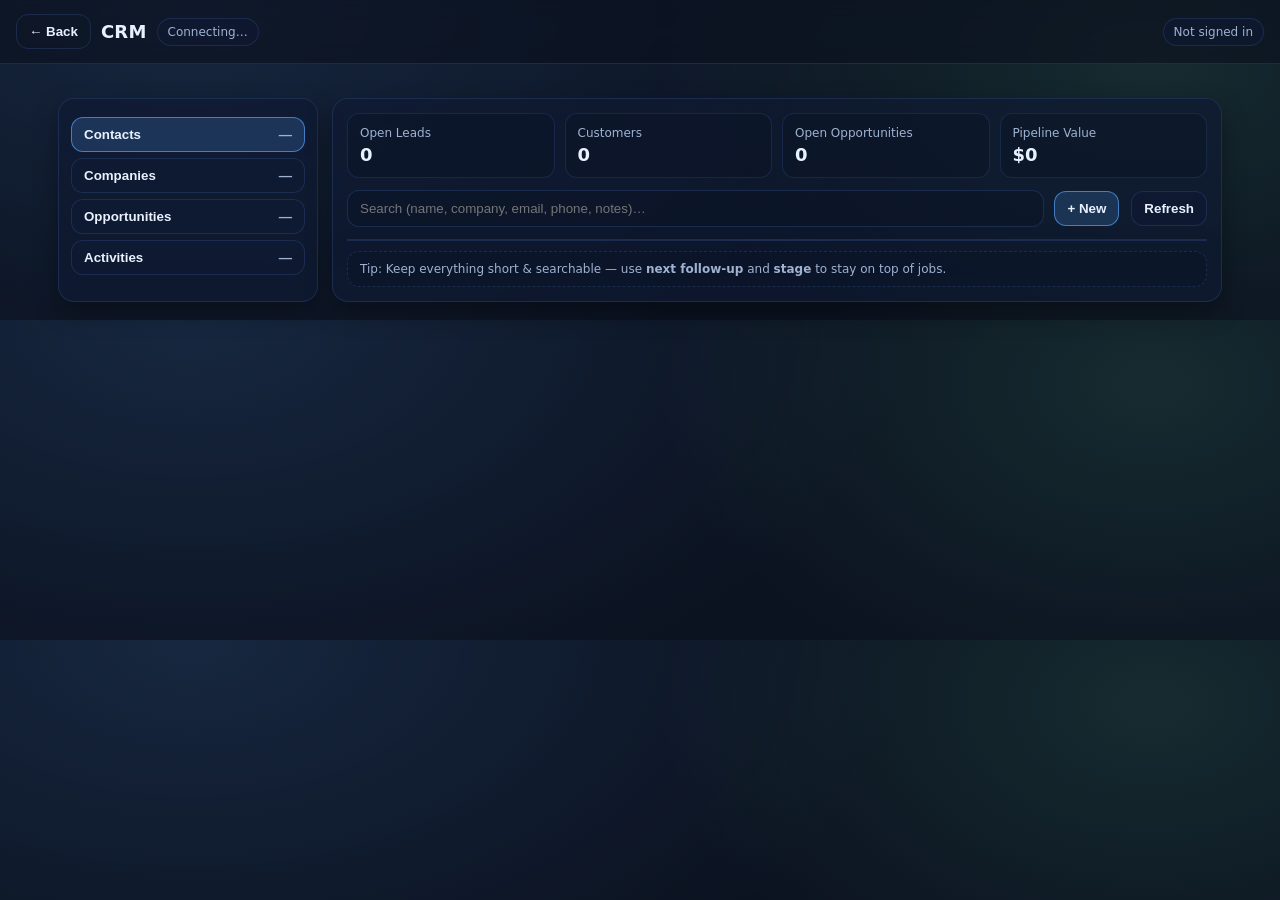
==== pb_public/crm.html @ 83cc9314 "Add new files to pb_public" ====
<!doctype html>
<html lang="en">
<head>
  <meta charset="utf-8"/>
  <meta name="viewport" content="width=device-width,initial-scale=1"/>
  <title>CRM • Precast Manager</title>
  <script src="/vendor/pocketbase.umd.js"></script>
  <style>
    :root{
      --bg:#0b1220;
      --card:#0f1a33;
      --muted:#9fb2d1;
      --text:#e9f1ff;
      --line:#22355f;
      --accent:#5aa7ff;
      --danger:#ff5a7a;
      --warn:#ffbf5a;
      --ok:#66e3a2;
      --shadow: 0 10px 25px rgba(0,0,0,.35);
      --radius: 16px;
      --radius2: 12px;
      --pad: 14px;
      --font: ui-sans-serif, system-ui, -apple-system, Segoe UI, Roboto, Helvetica, Arial;
    }
    *{box-sizing:border-box}
    body{margin:0;background:radial-gradient(1200px 700px at 15% 0%, rgba(90,167,255,.14), transparent 60%),
                  radial-gradient(900px 600px at 90% 20%, rgba(102,227,162,.12), transparent 55%),
                  var(--bg);
         color:var(--text); font-family:var(--font);}
    a{color:inherit}
    .wrap{max-width:1200px;margin:0 auto;padding:18px;}
    header{
      display:flex;align-items:center;justify-content:space-between;gap:12px;
      padding:14px 16px;border-bottom:1px solid rgba(34,53,95,.7);
      background: rgba(11,18,32,.65); backdrop-filter: blur(10px);
      position: sticky; top: 0; z-index: 50;
    }
    .title{display:flex;align-items:center;gap:10px;min-width:0}
    .title h1{font-size:18px;margin:0;letter-spacing:.2px;white-space:nowrap}
    .pill{
      font-size:12px; color: var(--muted);
      border:1px solid rgba(34,53,95,.7);
      background: rgba(15,26,51,.55);
      padding:6px 10px; border-radius:999px;
    }
    .btn{
      border:1px solid rgba(34,53,95,.7);
      background: rgba(15,26,51,.75);
      color:var(--text);
      padding:9px 12px;border-radius:12px;
      cursor:pointer;font-weight:650;
      transition: transform .06s ease, border-color .15s ease, background .15s ease, opacity .15s ease;
      user-select:none;
    }
    .btn:hover{transform: translateY(-1px); border-color: rgba(90,167,255,.65);}
    .btn.primary{background: rgba(90,167,255,.18); border-color: rgba(90,167,255,.65);}
    .btn.danger{background: rgba(255,90,122,.12); border-color: rgba(255,90,122,.45);}
    .btn.ghost{background: transparent;}
    .row{display:flex;gap:12px;flex-wrap:wrap;align-items:center}
    .layout{display:grid;grid-template-columns: 260px minmax(0, 1fr); gap:14px; margin-top:16px;}
    .card{
      background: rgba(15,26,51,.68);
      border:1px solid rgba(34,53,95,.7);
      border-radius: var(--radius);
      box-shadow: var(--shadow);
    }
    .side{padding:12px;}
    .navBtn{width:100%; text-align:left; margin:6px 0; display:flex; justify-content:space-between; align-items:center;}
    .navBtn.active{background: rgba(90,167,255,.18); border-color: rgba(90,167,255,.65);}
    .content{padding:14px; min-width:0;}
    .kpis{display:grid;grid-template-columns: repeat(4, minmax(0, 1fr)); gap:10px; margin-bottom:12px;}
    .kpi{padding:12px;border-radius: var(--radius2); background: rgba(11,18,32,.35); border:1px solid rgba(34,53,95,.6);}
    .kpi .k{font-size:12px;color:var(--muted)}
    .kpi .v{font-size:18px;font-weight:800;margin-top:4px}
    .toolbar{display:flex;gap:10px;flex-wrap:wrap;align-items:center;justify-content:space-between;margin:10px 0 12px;}
    .search{flex:1; min-width:240px; display:flex; gap:8px; align-items:center;}
    input, select, textarea{
      width:100%;
      border:1px solid rgba(34,53,95,.7);
      background: rgba(11,18,32,.35);
      color:var(--text);
      padding:10px 12px;
      border-radius: 12px;
      outline:none;
    }
    textarea{min-height:90px; resize:vertical}
    table{width:100%; border-collapse:collapse; font-size:13px; overflow:hidden;}
    th, td{padding:10px 10px; border-bottom:1px solid rgba(34,53,95,.55); vertical-align:top;}
    th{color:var(--muted); font-weight:800; text-transform:uppercase; letter-spacing:.08em; font-size:11px;}
    tr:hover td{background: rgba(90,167,255,.06);}
    .muted{color:var(--muted)}
    .tag{display:inline-flex;align-items:center;gap:6px;padding:4px 8px;border-radius:999px;font-size:12px;border:1px solid rgba(34,53,95,.65); background: rgba(11,18,32,.25);}
    .tag.ok{border-color: rgba(102,227,162,.55); background: rgba(102,227,162,.10);}
    .tag.warn{border-color: rgba(255,191,90,.55); background: rgba(255,191,90,.10);}
    .tag.danger{border-color: rgba(255,90,122,.55); background: rgba(255,90,122,.10);}
    .note{
      margin-top:10px; padding:10px 12px; border-radius: 12px;
      border:1px dashed rgba(34,53,95,.7); color:var(--muted);
      background: rgba(11,18,32,.25);
      font-size:12px;
    }
    .modal{
      position:fixed; inset:0; display:none; align-items:center; justify-content:center;
      background: rgba(0,0,0,.55); z-index:100;
      padding:18px;
    }
    .modal.open{display:flex;}
    .modalCard{width:min(820px, 96vw); max-height: 92vh; overflow:auto; padding:14px;}
    .modalHeader{display:flex; justify-content:space-between; align-items:center; gap:10px; margin-bottom:10px;}
    .grid{display:grid; grid-template-columns: repeat(12, minmax(0, 1fr)); gap:10px;}
    .col-6{grid-column: span 6;}
    .col-4{grid-column: span 4;}
    .col-8{grid-column: span 8;}
    .col-12{grid-column: span 12;}
    .hr{height:1px;background: rgba(34,53,95,.6); margin:10px 0;}
    @media (max-width: 980px){
      .layout{grid-template-columns: 1fr;}
      .kpis{grid-template-columns: repeat(2, minmax(0, 1fr));}
    }
    @media (max-width: 560px){
      .kpis{grid-template-columns: 1fr;}
      .col-6,.col-4,.col-8{grid-column: span 12;}
    }
  </style>
</head>
<body>
<header>
  <div class="title">
    <button class="btn ghost" id="btnBack" type="button">← Back</button>
    <h1>CRM</h1>
    <span class="pill" id="modePill">Loading…</span>
  </div>
  <div class="row">
    <span class="pill" id="userPill">Not signed in</span>
    <button class="btn" id="btnLogout" type="button" style="display:none">Logout</button>
  </div>
</header>

<div class="wrap">
  <div class="layout">
    <div class="card side">
      <button class="btn navBtn active" data-view="contacts" type="button">Contacts <span class="muted" id="count_contacts">—</span></button>
      <button class="btn navBtn" data-view="companies" type="button">Companies <span class="muted" id="count_companies">—</span></button>
      <button class="btn navBtn" data-view="opps" type="button">Opportunities <span class="muted" id="count_opps">—</span></button>
      <button class="btn navBtn" data-view="activities" type="button">Activities <span class="muted" id="count_activities">—</span></button>

      <div class="note" id="setupNote" style="display:none">
        <b>PocketBase collections not found.</b><br/>
        You're in <b>Local Mode</b> (data stored only in this browser).<br/><br/>
        To enable multi-user CRM, create these PB collections:
        <ul style="margin:8px 0 0 18px;padding:0">
          <li><code>crm_contacts</code></li>
          <li><code>crm_companies</code></li>
          <li><code>crm_opportunities</code></li>
          <li><code>crm_activities</code></li>
        </ul>
      </div>
    </div>

    <div class="card content">
      <div class="kpis">
        <div class="kpi"><div class="k">Open Leads</div><div class="v" id="kpiLeads">0</div></div>
        <div class="kpi"><div class="k">Customers</div><div class="v" id="kpiCustomers">0</div></div>
        <div class="kpi"><div class="k">Open Opportunities</div><div class="v" id="kpiOpps">0</div></div>
        <div class="kpi"><div class="k">Pipeline Value</div><div class="v" id="kpiPipeline">$0</div></div>
      </div>

      <div class="toolbar">
        <div class="search">
          <input id="q" placeholder="Search (name, company, email, phone, notes)…"/>
        </div>
        <div class="row">
          <button class="btn primary" id="btnNew" type="button">+ New</button>
          <button class="btn" id="btnRefresh" type="button">Refresh</button>
        </div>
      </div>

      <div class="card" style="padding:0;border-radius:14px;overflow:hidden">
        <table>
          <thead id="thead"></thead>
          <tbody id="tbody"></tbody>
        </table>
      </div>

      <div class="note" id="helpNote">
        Tip: Keep everything short & searchable — use <b>next follow-up</b> and <b>stage</b> to stay on top of jobs.
      </div>
    </div>
  </div>
</div>

<!-- Editor Modal -->
<div class="modal" id="editor">
  <div class="card modalCard">
    <div class="modalHeader">
      <div style="min-width:0">
        <div class="pill" id="editorKind">—</div>
        <div style="font-size:18px;font-weight:900;margin-top:6px" id="editorTitle">New</div>
      </div>
      <div class="row">
        <button class="btn danger" id="btnDelete" type="button" style="display:none">Delete</button>
        <button class="btn" id="btnClose" type="button">Close</button>
        <button class="btn primary" id="btnSave" type="button">Save</button>
      </div>
    </div>
    <div class="hr"></div>
    <form id="editorForm">
      <div class="grid" id="editorFields"></div>
    </form>
  </div>
</div>

<!-- Login Modal -->
<div class="modal" id="loginModal">
  <div class="card modalCard" style="max-width:520px">
    <div class="modalHeader">
      <div>
        <div class="pill">PocketBase</div>
        <div style="font-size:18px;font-weight:900;margin-top:6px">Sign in</div>
      </div>
    </div>
    <div class="hr"></div>
    <form id="loginForm">
      <div class="grid">
        <div class="col-12"><label class="muted">Email</label><input id="loginEmail" type="email" required></div>
        <div class="col-12"><label class="muted">Password</label><input id="loginPassword" type="password" required></div>
        <div class="col-12"><button class="btn primary" style="width:100%" type="submit">Login</button></div>
        <div class="col-12 muted" id="loginErr" style="display:none"></div>
      </div>
    </form>
  </div>
</div>

<script>
(() => {
  const PB_URL = window.location.origin;
  let pb = null;

  const ENTITIES = {
    contacts:   { col: "crm_contacts",      label: "Contact",      storageKey: "crm_contacts_v2" },
    companies:  { col: "crm_companies",     label: "Company",      storageKey: "crm_companies_v2" },
    opps:       { col: "crm_opportunities", label: "Opportunity",  storageKey: "crm_opps_v2" },
    activities: { col: "crm_activities",    label: "Activity",     storageKey: "crm_acts_v2" },
  };

  // For prettier tables (PB relations return ids; expand is best-effort).
  const EXPANDS = {
    contacts: "company",
    opps: "company,primaryContact",
    activities: "company,contact,opportunity",
  };

  // ---- helpers
  const $ = (id) => document.getElementById(id);
  const escapeHtml = (s) => (s ?? "").toString().replace(/[&<>"']/g, m => ({'&':'&amp;','<':'&lt;','>':'&gt;','"':'&quot;',"'":'&#39;'}[m]));
  const uid = () => (crypto?.randomUUID ? crypto.randomUUID() : ("id_" + Math.random().toString(16).slice(2)));
  const fmtMoney = (n) => Number(n || 0).toLocaleString(undefined, { style:"currency", currency:"USD", maximumFractionDigits:0 });

  function openModal(id){ $(id).classList.add("open"); }
  function closeModal(id){ $(id).classList.remove("open"); }

  function getUserEmail(){
    const u = pb?.authStore?.model;
    return (u && (u.email || u.username)) || "";
  }

  // ---- Storage layer (PB if available, otherwise localStorage)
  // availability[col] = true | false | "denied"
  let availability = {};

  async function checkPBCollection(col){
    // reset availability whenever auth changes (handled in initAuth)
    if(availability[col] !== undefined) return availability[col];
    if(!pb) return (availability[col] = false);

    try{
      await pb.collection(col).getList(1, 1, { fields: "id" });
      availability[col] = true;
    }catch(e){
      const status = e?.status || e?.response?.status;
      // If we get denied, the collection likely exists but rules block access.
      if(status === 401 || status === 403){
        availability[col] = "denied";
      }else{
        availability[col] = false;
      }
    }
    return availability[col];
  }

  function localLoad(key){
    try{ return JSON.parse(localStorage.getItem(key) || "[]"); }catch{ return []; }
  }
  function localSave(key, arr){
    localStorage.setItem(key, JSON.stringify(arr));
  }

  function storeFor(entityKey){
    const ent = ENTITIES[entityKey];
    return {
      async mode(){
        if(!pb) return "local";
        const ok = await checkPBCollection(ent.col);
        if(ok === true) return "pb";
        if(ok === "denied") return "denied";
        return "local";
      },
      async list(){
        const mode = await this.mode();
        if(mode === "pb"){
          const params = { sort: "-created" };
          if(EXPANDS[entityKey]) params.expand = EXPANDS[entityKey];
          const res = await pb.collection(ent.col).getList(1, 200, params);
          return res.items.map(r => ({ ...r, _id: r.id }));
        }
        return localLoad(ent.storageKey);
      },
      async create(data){
        const mode = await this.mode();
        if(mode === "denied") throw new Error("Access denied by PocketBase rules for " + ent.col);
        if(mode === "pb"){
          return await pb.collection(ent.col).create(data);
        }
        const arr = localLoad(ent.storageKey);
        const rec = { _id: uid(), ...data, created: new Date().toISOString() };
        arr.unshift(rec);
        localSave(ent.storageKey, arr);
        return rec;
      },
      async update(id, data){
        const mode = await this.mode();
        if(mode === "denied") throw new Error("Access denied by PocketBase rules for " + ent.col);
        if(mode === "pb"){
          return await pb.collection(ent.col).update(id, data);
        }
        const arr = localLoad(ent.storageKey);
        const i = arr.findIndex(x => x._id === id);
        if(i >= 0){ arr[i] = { ...arr[i], ...data, updated: new Date().toISOString() }; }
        localSave(ent.storageKey, arr);
        return arr[i];
      },
      async remove(id){
        const mode = await this.mode();
        if(mode === "denied") throw new Error("Access denied by PocketBase rules for " + ent.col);
        if(mode === "pb"){
          return await pb.collection(ent.col).delete(id);
        }
        const arr = localLoad(ent.storageKey).filter(x => x._id !== id);
        localSave(ent.storageKey, arr);
        return true;
      }
    };
  }

  // ---- UI schema (MATCHES your PB collections)
  // Types: text, email, number, date, textarea, select, checkbox, relation
  const SCHEMA = {
    contacts: [
      {key:"firstName", label:"First Name", type:"text", span:6, required:true},
      {key:"lastName", label:"Last Name", type:"text", span:6, required:true},
      {key:"company", label:"Company", type:"relation", span:6, relation:"companies"},
      {key:"title", label:"Title", type:"text", span:6},
      {key:"phone", label:"Phone", type:"text", span:6},
      {key:"email", label:"Email", type:"email", span:6},
      {key:"preferredContact", label:"Preferred Contact", type:"select", span:6, options:["Phone","Email","Text"]},
      {key:"status", label:"Status", type:"select", span:6, options:["Active","Prospect","Inactive"]},
      {key:"isPrimary", label:"Primary Contact", type:"checkbox", span:6},
      {key:"tags", label:"Tags", type:"text", span:6, placeholder:"e.g. city, gc, engineer"},
      {key:"notes", label:"Notes", type:"textarea", span:12},
    ],
    companies: [
      {key:"name", label:"Company Name", type:"text", span:8, required:true},
      {key:"type", label:"Type", type:"select", span:4, options:["GC","Municipality","Engineer","Developer","Supplier","Other"]},
      {key:"status", label:"Status", type:"select", span:4, options:["Active","Prospect","Inactive"]},
      {key:"phone", label:"Phone", type:"text", span:4},
      {key:"email", label:"Email", type:"email", span:4},
      {key:"website", label:"Website", type:"text", span:6},
      {key:"address", label:"Address", type:"text", span:6},
      {key:"city", label:"City", type:"text", span:4},
      {key:"state", label:"State", type:"text", span:4},
      {key:"zip", label:"Zip", type:"text", span:4},
      {key:"tags", label:"Tags", type:"text", span:6},
      {key:"notes", label:"Notes", type:"textarea", span:12},
    ],
    opps: [
      {key:"name", label:"Opportunity", type:"text", span:8, required:true},
      {key:"company", label:"Company", type:"relation", span:4, relation:"companies", required:true},
      {key:"primaryContact", label:"Primary Contact", type:"relation", span:4, relation:"contacts"},
      {key:"stage", label:"Stage", type:"select", span:4, options:["Lead","Qualified","Quoted","Negotiation","Won","Lost"]},
      {key:"estimatedValue", label:"Estimated Value", type:"number", span:4},
      {key:"probability", label:"Probability %", type:"number", span:4},
      {key:"bidDate", label:"Bid Date", type:"date", span:4},
      {key:"expectedCloseDate", label:"Expected Close", type:"date", span:4},
      {key:"source", label:"Source", type:"select", span:4, options:["Referral","Website","Cold Call","Repeat","Other"]},
      {key:"relatedProject", label:"Related Project", type:"text", span:4},
      {key:"notes", label:"Notes", type:"textarea", span:12},
    ],
    activities: [
      {key:"date", label:"Date", type:"date", span:4, required:true},
      {key:"type", label:"Type", type:"select", span:4, options:["Call","Email","Meeting","Site Visit","Task","Note"]},
      {key:"status", label:"Status", type:"select", span:4, options:["Planned","Done","Cancelled"]},
      {key:"company", label:"Company", type:"relation", span:6, relation:"companies"},
      {key:"contact", label:"Contact", type:"relation", span:6, relation:"contacts"},
      {key:"opportunity", label:"Opportunity", type:"relation", span:12, relation:"opps"},
      {key:"subject", label:"Subject", type:"text", span:12, required:true},
      {key:"dueDate", label:"Due Date", type:"date", span:6},
      {key:"details", label:"Details", type:"textarea", span:12},
    ],
  };

  function schemaFor(view){ return SCHEMA[view] || []; }

  // ---- lookup cache for relations
  let LOOKUPS = { companies: [], contacts: [], opps: [] };
  let MAPS = { companyName: {}, contactName: {}, oppName: {} };

  function toId(r){ return r? (r._id || r.id) : ""; }

  function displayContact(r){
    const fn = (r?.firstName || "").trim();
    const ln = (r?.lastName || "").trim();
    const name = (fn + " " + ln).trim();
    return name || r?.name || "—";
  }

  async function refreshLookups(){
    // best-effort; if a collection is missing/denied, we keep empty arrays
    try{
      LOOKUPS.companies = await storeFor("companies").list();
    }catch{ LOOKUPS.companies = []; }
    MAPS.companyName = Object.fromEntries(LOOKUPS.companies.map(r => [toId(r), r.name || ""]));

    try{
      LOOKUPS.contacts = await storeFor("contacts").list();
    }catch{ LOOKUPS.contacts = []; }
    MAPS.contactName = Object.fromEntries(LOOKUPS.contacts.map(r => [toId(r), displayContact(r)]));

    try{
      LOOKUPS.opps = await storeFor("opps").list();
    }catch{ LOOKUPS.opps = []; }
    MAPS.oppName = Object.fromEntries(LOOKUPS.opps.map(r => [toId(r), r.name || ""]));
  }

  function relLabel(relationKey, id, expandObj){
    if(expandObj && typeof expandObj === "object"){
      // expand from PB takes precedence
      if(relationKey === "companies") return expandObj.name || "—";
      if(relationKey === "contacts") return displayContact(expandObj);
      if(relationKey === "opps") return expandObj.name || "—";
    }
    if(!id) return "—";
    if(relationKey === "companies") return MAPS.companyName[id] || "—";
    if(relationKey === "contacts") return MAPS.contactName[id] || "—";
    if(relationKey === "opps") return MAPS.oppName[id] || "—";
    return "—";
  }

  function tagClassForStatus(s){
    const x = (s||"").toLowerCase();
    if(["won","active","done"].includes(x)) return "ok";
    if(["lead","qualified","quoted","negotiation","prospect","planned"].includes(x)) return "warn";
    if(["lost","inactive","cancelled"].includes(x)) return "danger";
    return "";
  }

  function matchesQuery(row, q){
    if(!q) return true;
    const hay = JSON.stringify(row||{}).toLowerCase();
    return hay.includes(q.toLowerCase());
  }

  // ---- View state
  let currentView = "contacts";
  let currentRows = [];
  let editingId = null;
  let currentColCount = 6;

  function setActiveNav(view){
    currentView = view;
    document.querySelectorAll(".navBtn").forEach(b => b.classList.toggle("active", b.dataset.view === view));
    render();
  }

  function buildThead(){
    const cols = ({
      contacts: ["Name","Company","Email","Phone","Status","Preferred"],
      companies: ["Company","Type","Status","Phone","City/State","Tags"],
      opps: ["Opportunity","Company","Stage","Est Value","Bid","Close","Prob"],
      activities: ["Date","Type","Subject","Company","Contact","Status"],
    })[currentView] || [];

    currentColCount = cols.length || 6;
    return "<tr>" + cols.map(c=>`<th>${escapeHtml(c)}</th>`).join("") + "</tr>";
  }

  function cell(v){ return v ? escapeHtml(String(v)) : '<span class="muted">—</span>'; }

  function buildRow(r){
    const rid = escapeHtml(toId(r));
    if(currentView === "contacts"){
      const name = displayContact(r);
      const company = relLabel("companies", r.company, r.expand?.company);
      return `<tr data-id="${rid}">
        <td><b>${cell(name)}</b></td>
        <td>${cell(company)}</td>
        <td>${cell(r.email)}</td>
        <td>${cell(r.phone)}</td>
        <td>${r.status ? `<span class="tag ${tagClassForStatus(r.status)}">${escapeHtml(r.status)}</span>` : '<span class="muted">—</span>'}</td>
        <td>${cell(r.preferredContact)}</td>
      </tr>`;
    }
    if(currentView === "companies"){
      const cityState = [r.city, r.state].filter(Boolean).join(", ");
      const tags = (r.tags||"").toString();
      return `<tr data-id="${rid}">
        <td><b>${cell(r.name)}</b></td>
        <td>${cell(r.type)}</td>
        <td>${r.status ? `<span class="tag ${tagClassForStatus(r.status)}">${escapeHtml(r.status)}</span>` : '<span class="muted">—</span>'}</td>
        <td>${cell(r.phone)}</td>
        <td>${cell(cityState)}</td>
        <td>${tags ? escapeHtml(tags) : '<span class="muted">—</span>'}</td>
      </tr>`;
    }
    if(currentView === "opps"){
      const company = relLabel("companies", r.company, r.expand?.company);
      const stage = r.stage;
      return `<tr data-id="${rid}">
        <td><b>${cell(r.name)}</b></td>
        <td>${cell(company)}</td>
        <td>${stage ? `<span class="tag ${tagClassForStatus(stage)}">${escapeHtml(stage)}</span>` : '<span class="muted">—</span>'}</td>
        <td>${cell(fmtMoney(r.estimatedValue))}</td>
        <td>${cell(r.bidDate)}</td>
        <td>${cell(r.expectedCloseDate)}</td>
        <td>${r.probability !== undefined && r.probability !== null && r.probability !== "" ? escapeHtml(String(r.probability)) + "%" : '<span class="muted">—</span>'}</td>
      </tr>`;
    }
    // activities
    const company = relLabel("companies", r.company, r.expand?.company);
    const contact = relLabel("contacts", r.contact, r.expand?.contact);
    const status = r.status ? `<span class="tag ${tagClassForStatus(r.status)}">${escapeHtml(r.status)}</span>` : '<span class="muted">—</span>';
    return `<tr data-id="${rid}">
      <td><b>${cell(r.date)}</b></td>
      <td>${r.type ? `<span class="tag">${escapeHtml(r.type)}</span>` : '<span class="muted">—</span>'}</td>
      <td>${cell(r.subject)}</td>
      <td>${cell(company)}</td>
      <td>${cell(contact)}</td>
      <td>${status}</td>
    </tr>`;
  }

  async function computeKPIs(){
    const companies = await storeFor("companies").list().catch(()=>[]);
    const opps = await storeFor("opps").list().catch(()=>[]);

    const openOpps = opps.filter(o => !["won","lost"].includes((o.stage||"").toLowerCase()));
    const leadOpps = opps.filter(o => ["lead","qualified"].includes((o.stage||"").toLowerCase()));
    const customers = companies.filter(c => (c.status||"").toLowerCase() === "active");
    const pipeline = openOpps.reduce((sum,o)=> sum + Number(o.estimatedValue||0), 0);

    $("kpiLeads").textContent = leadOpps.length.toLocaleString();
    $("kpiCustomers").textContent = customers.length.toLocaleString();
    $("kpiOpps").textContent = openOpps.length.toLocaleString();
    $("kpiPipeline").textContent = fmtMoney(pipeline);
  }

  async function refreshCounts(){
    for(const k of Object.keys(ENTITIES)){
      const rows = await storeFor(k).list().catch(()=>[]);
      $("count_"+k).textContent = rows.length.toLocaleString();
    }
  }

  async function render(){
    // keep relation labels correct
    await refreshLookups();

    const store = storeFor(currentView);
    const rows = await store.list().catch(err => {
      console.error(err);
      return [];
    });

    const q = $("q").value.trim();
    currentRows = rows.filter(r => matchesQuery(r, q));

    $("thead").innerHTML = buildThead();
    $("tbody").innerHTML = currentRows.length
      ? currentRows.map(buildRow).join("")
      : `<tr><td colspan="${currentColCount}" class="muted" style="padding:16px">No records.</td></tr>`;

    // Mode pill + setup banner
    const mode = await store.mode();
    const anyPB = Object.values(ENTITIES).some(e => availability[e.col] === true);
    const anyDenied = Object.values(ENTITIES).some(e => availability[e.col] === "denied");
    const signed = pb?.authStore?.isValid;

    if(anyDenied){
      $("modePill").textContent = (signed ? "Signed in • " : "Not signed in • ") + "PocketBase (rules deny access)";
    }else if(anyPB){
      $("modePill").textContent = (signed ? "Signed in • " : "Not signed in • ") + "PocketBase";
    }else{
      $("modePill").textContent = (signed ? "Signed in • " : "Not signed in • ") + "Local Mode";
    }

    $("setupNote").style.display = anyPB ? "none" : "";

    await refreshCounts();
    await computeKPIs();
  }

  function relationOptions(relation){
    if(relation === "companies"){
      return LOOKUPS.companies.map(r => ({ value: toId(r), label: r.name || "—" }));
    }
    if(relation === "contacts"){
      return LOOKUPS.contacts.map(r => ({ value: toId(r), label: displayContact(r) }));
    }
    if(relation === "opps"){
      return LOOKUPS.opps.map(r => ({ value: toId(r), label: r.name || "—" }));
    }
    return [];
  }

  async function ensureLookupsFor(kind){
    // ensure we're not showing empty selects
    if(kind === "contacts" && LOOKUPS.companies.length === 0) await refreshLookups();
    if(kind === "opps" && (LOOKUPS.companies.length === 0 || LOOKUPS.contacts.length === 0)) await refreshLookups();
    if(kind === "activities" && (LOOKUPS.companies.length === 0 || LOOKUPS.contacts.length === 0 || LOOKUPS.opps.length === 0)) await refreshLookups();
  }

  async function openEditor(kind, row){
    await ensureLookupsFor(kind);

    editingId = row ? toId(row) : null;
    $("editorKind").textContent = kind.toUpperCase();
    $("editorTitle").textContent = editingId ? ("Edit " + ENTITIES[kind].label) : ("New " + ENTITIES[kind].label);
    $("btnDelete").style.display = editingId ? "" : "none";

    const schema = schemaFor(kind);

    const htmlFields = schema.map(f=>{
      const span = f.span || 12;
      const val = row ? (row[f.key] ?? "") : "";
      const req = f.required ? "required" : "";
      const ph = f.placeholder ? `placeholder="${escapeHtml(f.placeholder)}"` : "";
      let input = "";

      if(f.type === "select"){
        const opts = (f.options || []);
        input =
          `<select id="f_${f.key}" ${req}>` +
          `<option value="" ${String(val)==="" ? "selected":""}>—</option>` +
          opts.map(o => `<option value="${escapeHtml(o)}" ${(String(o)===String(val)) ? "selected":""}>${escapeHtml(o)}</option>`).join("") +
          `</select>`;
      } else if(f.type === "textarea"){
        input = `<textarea id="f_${f.key}" ${req} ${ph}>${escapeHtml(val)}</textarea>`;
      } else if(f.type === "checkbox"){
        const checked = !!val;
        input = `<div style="display:flex;align-items:center;gap:10px;height:44px">
                  <input id="f_${f.key}" type="checkbox" ${checked ? "checked":""} style="width:18px;height:18px"/>
                  <span class="muted">Yes</span>
                </div>`;
      } else if(f.type === "relation"){
        const options = relationOptions(f.relation);
        input =
          `<select id="f_${f.key}" ${req}>` +
          `<option value="" ${String(val)==="" ? "selected":""}>—</option>` +
          options.map(o => `<option value="${escapeHtml(o.value)}" ${(String(o.value)===String(val)) ? "selected":""}>${escapeHtml(o.label)}</option>`).join("") +
          `</select>`;
      } else {
        input = `<input id="f_${f.key}" type="${f.type||"text"}" value="${escapeHtml(val)}" ${req} ${ph}/>`;
      }

      return `<div class="col-${span}">
                <label class="muted">${escapeHtml(f.label)}</label>
                ${input}
              </div>`;
    }).join("");

    $("editorFields").innerHTML = htmlFields;
    openModal("editor");
  }

  function collectEditorData(kind){
    const schema = schemaFor(kind);
    const data = {};
    for(const f of schema){
      const el = $("f_"+f.key);
      if(!el) continue;

      let v;
      if(f.type === "checkbox"){
        v = !!el.checked;
      } else {
        v = el.value;
      }

      if(f.type === "number"){
        v = v === "" ? null : Number(v);
      }
      if(f.type === "relation"){
        v = v === "" ? null : v; // relation id or null
      }
      if(f.type === "date"){
        v = v === "" ? null : v; // keep YYYY-MM-DD
      }
      data[f.key] = v;
    }
    return data;
  }

  async function saveEditor(){
    const kind = currentView;
    const store = storeFor(kind);

    const mode = await store.mode();
    if(mode === "denied"){
      alert("PocketBase rules are denying access to this CRM collection.\n\nAsk the admin to set List/View/Create/Update rules for: " + ENTITIES[kind].col);
      return;
    }

    const data = collectEditorData(kind);

    // Simple required check (client-side)
    for(const f of schemaFor(kind)){
      if(f.required){
        const v = data[f.key];
        if(v === null || v === "" || v === undefined){
          alert("Please fill: " + f.label);
          return;
        }
      }
    }

    // Local-only audit hint
    data._clientUser = getUserEmail();

    // PB must not receive unknown fields
    if(mode === "pb"){
      delete data._clientUser;
    }

    try{
      if(editingId) await store.update(editingId, data);
      else await store.create(data);

      closeModal("editor");
      await render();
    }catch(err){
      console.error(err);
      const msg =
        (err?.response?.message || err?.message || "Unknown error") +
        (err?.response?.data ? ("\n\nDetails:\n" + JSON.stringify(err.response.data, null, 2)) : "");
      alert("Save failed: " + msg);
    }
  }

  async function deleteEditor(){
    if(!editingId) return;
    if(!confirm("Delete this record?")) return;

    try{
      await storeFor(currentView).remove(editingId);
      closeModal("editor");
      await render();
    }catch(err){
      console.error(err);
      alert("Delete failed: " + (err?.response?.message || err?.message || "Unknown error"));
    }
  }

  async function initAuth(){
    pb = new PocketBase(PB_URL);
    pb.autoCancellation(false);

    // IMPORTANT: availability cache must reset when auth changes
    availability = {};
    LOOKUPS = { companies: [], contacts: [], opps: [] };
    MAPS = { companyName: {}, contactName: {}, oppName: {} };

    $("btnLogout").addEventListener("click", async ()=>{
      pb.authStore.clear();
      await initAuth();
      await render();
    });

    if(pb.authStore.isValid){
      closeModal("loginModal");
      $("btnLogout").style.display = "";
      $("userPill").textContent = getUserEmail() || "Signed in";
    }else{
      $("btnLogout").style.display = "none";
      $("userPill").textContent = "Not signed in";
      openModal("loginModal");
    }
  }

  // ---- events
  document.querySelectorAll(".navBtn").forEach(b=>{
    b.addEventListener("click", ()=> setActiveNav(b.dataset.view));
  });

  $("btnNew").addEventListener("click", async ()=> openEditor(currentView, null));
  $("btnRefresh").addEventListener("click", render);
  $("q").addEventListener("input", ()=> render());

  $("tbody").addEventListener("click", async (e)=>{
    const tr = e.target.closest("tr[data-id]");
    if(!tr) return;
    const id = tr.getAttribute("data-id");
    const row = currentRows.find(r => String(toId(r)) === String(id));
    await openEditor(currentView, row);
  });

  $("btnClose").addEventListener("click", ()=> closeModal("editor"));
  $("btnSave").addEventListener("click", saveEditor);
  $("btnDelete").addEventListener("click", deleteEditor);

  $("btnBack").addEventListener("click", ()=>{
    try{
      if(window.top && window.top !== window) window.top.location.href = "index.html";
      else window.location.href = "index.html";
    }catch{
      window.location.href = "index.html";
    }
  });

  $("loginForm").addEventListener("submit", async (e)=>{
    e.preventDefault();
    $("loginErr").style.display = "none";
    try{
      await pb.collection("users").authWithPassword($("loginEmail").value.trim(), $("loginPassword").value);
      closeModal("loginModal");
      $("btnLogout").style.display = "";
      $("userPill").textContent = getUserEmail() || "Signed in";

      // re-check collections now that we have auth
      availability = {};
      await render();
    }catch(err){
      $("loginErr").style.display = "";
      $("loginErr").textContent = "Login failed: " + (err?.response?.message || err?.message || "Unknown error");
    }
  });

  // boot
  (async ()=>{
    $("modePill").textContent = "Connecting…";
    await initAuth();

    // Prime collection availability checks (best effort)
    for(const k of Object.keys(ENTITIES)){
      try{ await storeFor(k).mode(); }catch{}
    }
    await render();
  })();
})();
</script>
</body>
</html>
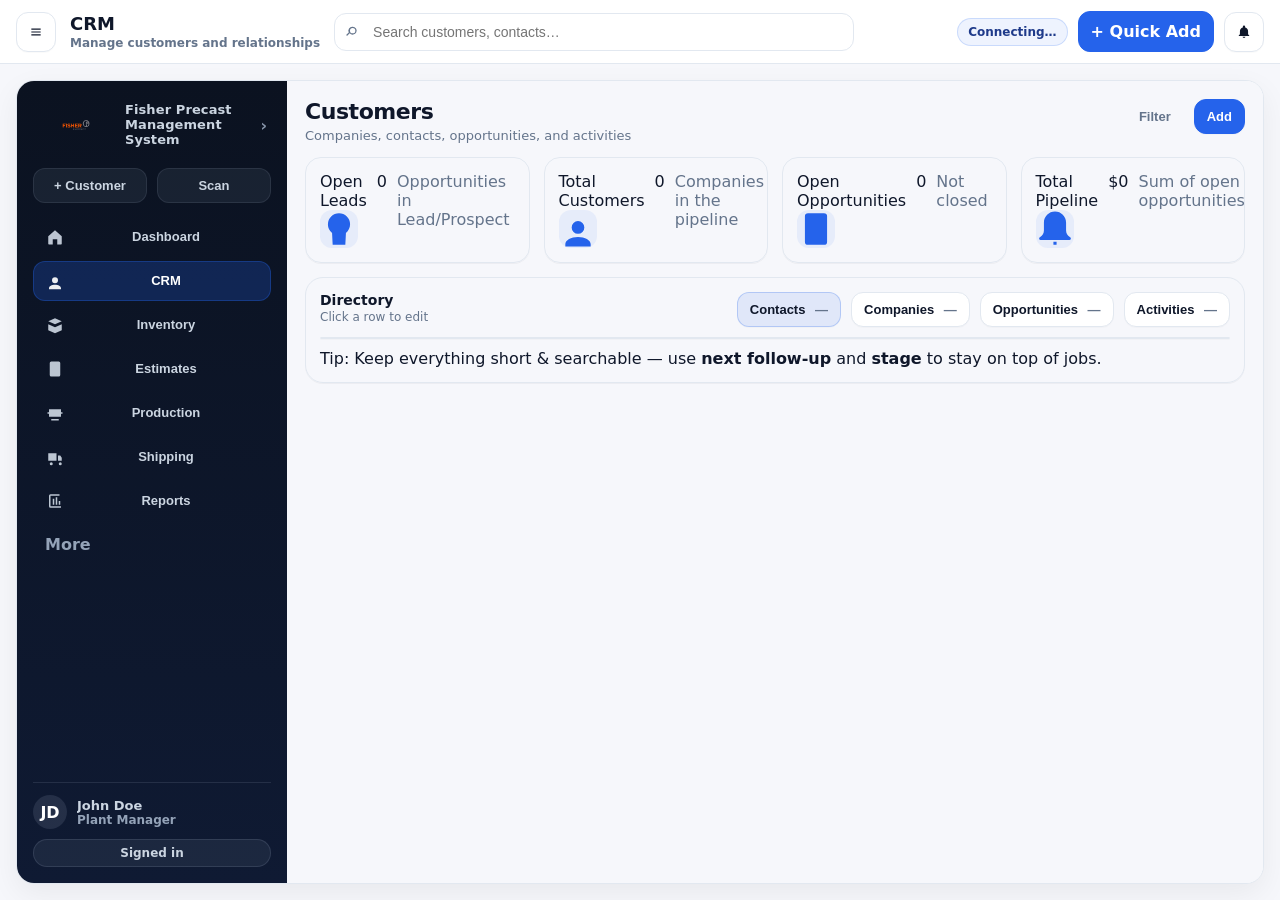
==== commit ac7b0a9f: "Add new files to pb_public" ====
--- a/pb_public/crm.html
+++ b/pb_public/crm.html
@@ -3,231 +3,256 @@
 <head>
   <meta charset="utf-8"/>
   <meta name="viewport" content="width=device-width,initial-scale=1"/>
-  <title>CRM • Precast Manager</title>
+  <title>Fisher Precast • CRM</title>
   <script src="/vendor/pocketbase.umd.js"></script>
+  <link rel="stylesheet" href="precastflow-ui.css">
   <style>
-    :root{
-      --bg:#0b1220;
-      --card:#0f1a33;
-      --muted:#9fb2d1;
-      --text:#e9f1ff;
-      --line:#22355f;
-      --accent:#5aa7ff;
-      --danger:#ff5a7a;
-      --warn:#ffbf5a;
-      --ok:#66e3a2;
-      --shadow: 0 10px 25px rgba(0,0,0,.35);
-      --radius: 16px;
-      --radius2: 12px;
-      --pad: 14px;
-      --font: ui-sans-serif, system-ui, -apple-system, Segoe UI, Roboto, Helvetica, Arial;
-    }
-    *{box-sizing:border-box}
-    body{margin:0;background:radial-gradient(1200px 700px at 15% 0%, rgba(90,167,255,.14), transparent 60%),
-                  radial-gradient(900px 600px at 90% 20%, rgba(102,227,162,.12), transparent 55%),
-                  var(--bg);
-         color:var(--text); font-family:var(--font);}
-    a{color:inherit}
-    .wrap{max-width:1200px;margin:0 auto;padding:18px;}
-    header{
-      display:flex;align-items:center;justify-content:space-between;gap:12px;
-      padding:14px 16px;border-bottom:1px solid rgba(34,53,95,.7);
-      background: rgba(11,18,32,.65); backdrop-filter: blur(10px);
-      position: sticky; top: 0; z-index: 50;
-    }
-    .title{display:flex;align-items:center;gap:10px;min-width:0}
-    .title h1{font-size:18px;margin:0;letter-spacing:.2px;white-space:nowrap}
-    .pill{
-      font-size:12px; color: var(--muted);
-      border:1px solid rgba(34,53,95,.7);
-      background: rgba(15,26,51,.55);
-      padding:6px 10px; border-radius:999px;
-    }
-    .btn{
-      border:1px solid rgba(34,53,95,.7);
-      background: rgba(15,26,51,.75);
-      color:var(--text);
-      padding:9px 12px;border-radius:12px;
-      cursor:pointer;font-weight:650;
-      transition: transform .06s ease, border-color .15s ease, background .15s ease, opacity .15s ease;
-      user-select:none;
-    }
-    .btn:hover{transform: translateY(-1px); border-color: rgba(90,167,255,.65);}
-    .btn.primary{background: rgba(90,167,255,.18); border-color: rgba(90,167,255,.65);}
-    .btn.danger{background: rgba(255,90,122,.12); border-color: rgba(255,90,122,.45);}
-    .btn.ghost{background: transparent;}
-    .row{display:flex;gap:12px;flex-wrap:wrap;align-items:center}
-    .layout{display:grid;grid-template-columns: 260px minmax(0, 1fr); gap:14px; margin-top:16px;}
-    .card{
-      background: rgba(15,26,51,.68);
-      border:1px solid rgba(34,53,95,.7);
-      border-radius: var(--radius);
-      box-shadow: var(--shadow);
-    }
-    .side{padding:12px;}
-    .navBtn{width:100%; text-align:left; margin:6px 0; display:flex; justify-content:space-between; align-items:center;}
-    .navBtn.active{background: rgba(90,167,255,.18); border-color: rgba(90,167,255,.65);}
-    .content{padding:14px; min-width:0;}
-    .kpis{display:grid;grid-template-columns: repeat(4, minmax(0, 1fr)); gap:10px; margin-bottom:12px;}
-    .kpi{padding:12px;border-radius: var(--radius2); background: rgba(11,18,32,.35); border:1px solid rgba(34,53,95,.6);}
-    .kpi .k{font-size:12px;color:var(--muted)}
-    .kpi .v{font-size:18px;font-weight:800;margin-top:4px}
-    .toolbar{display:flex;gap:10px;flex-wrap:wrap;align-items:center;justify-content:space-between;margin:10px 0 12px;}
-    .search{flex:1; min-width:240px; display:flex; gap:8px; align-items:center;}
-    input, select, textarea{
-      width:100%;
-      border:1px solid rgba(34,53,95,.7);
-      background: rgba(11,18,32,.35);
-      color:var(--text);
-      padding:10px 12px;
-      border-radius: 12px;
-      outline:none;
-    }
-    textarea{min-height:90px; resize:vertical}
-    table{width:100%; border-collapse:collapse; font-size:13px; overflow:hidden;}
-    th, td{padding:10px 10px; border-bottom:1px solid rgba(34,53,95,.55); vertical-align:top;}
-    th{color:var(--muted); font-weight:800; text-transform:uppercase; letter-spacing:.08em; font-size:11px;}
-    tr:hover td{background: rgba(90,167,255,.06);}
-    .muted{color:var(--muted)}
-    .tag{display:inline-flex;align-items:center;gap:6px;padding:4px 8px;border-radius:999px;font-size:12px;border:1px solid rgba(34,53,95,.65); background: rgba(11,18,32,.25);}
-    .tag.ok{border-color: rgba(102,227,162,.55); background: rgba(102,227,162,.10);}
-    .tag.warn{border-color: rgba(255,191,90,.55); background: rgba(255,191,90,.10);}
-    .tag.danger{border-color: rgba(255,90,122,.55); background: rgba(255,90,122,.10);}
-    .note{
-      margin-top:10px; padding:10px 12px; border-radius: 12px;
-      border:1px dashed rgba(34,53,95,.7); color:var(--muted);
-      background: rgba(11,18,32,.25);
-      font-size:12px;
-    }
-    .modal{
-      position:fixed; inset:0; display:none; align-items:center; justify-content:center;
-      background: rgba(0,0,0,.55); z-index:100;
-      padding:18px;
-    }
-    .modal.open{display:flex;}
-    .modalCard{width:min(820px, 96vw); max-height: 92vh; overflow:auto; padding:14px;}
-    .modalHeader{display:flex; justify-content:space-between; align-items:center; gap:10px; margin-bottom:10px;}
-    .grid{display:grid; grid-template-columns: repeat(12, minmax(0, 1fr)); gap:10px;}
-    .col-6{grid-column: span 6;}
-    .col-4{grid-column: span 4;}
-    .col-8{grid-column: span 8;}
-    .col-12{grid-column: span 12;}
-    .hr{height:1px;background: rgba(34,53,95,.6); margin:10px 0;}
-    @media (max-width: 980px){
-      .layout{grid-template-columns: 1fr;}
-      .kpis{grid-template-columns: repeat(2, minmax(0, 1fr));}
-    }
-    @media (max-width: 560px){
-      .kpis{grid-template-columns: 1fr;}
-      .col-6,.col-4,.col-8{grid-column: span 12;}
-    }
+    /* Page-specific tweaks (keeps data + logic unchanged) */
+    .pf-topbar-title #pageSubtitle{display:block}
+    .pf-search{max-width:520px}
+    .pf-chipTabs{display:flex; gap:10px; flex-wrap:wrap}
+    .pf-chipTabs .navBtn{border-radius:12px}
+    .pf-chipTabs .navBtn .muted{margin-left:6px}
+    .pf-chipTabs .navBtn.active{background:rgba(37,99,235,.10); border-color:rgba(37,99,235,.24); color:var(--text)}
+    .pf-chipTabs .navBtn.active .muted{color:var(--text)}
+    /* Hide legacy header controls (we keep ids for script compatibility) */
+    #btnBack{display:none}
   </style>
 </head>
 <body>
-<header>
-  <div class="title">
+<header class="pf-topbar">
+  <button class="pf-iconBtn pf-mobileToggle" id="btnSidebarToggle" type="button" title="Menu" aria-label="Open menu">
+    <svg viewBox="0 0 24 24" aria-hidden="true"><path fill="currentColor" d="M4 6h16v2H4V6Zm0 5h16v2H4v-2Zm0 5h16v2H4v-2Z"/></svg>
+  </button>
+
+  <div class="pf-topbar-title">
+    <div id="pageTitle">CRM</div>
+    <div id="pageSubtitle">Manage customers and relationships</div>
+  </div>
+
+  <div class="pf-search" role="search">
+    <svg viewBox="0 0 24 24" aria-hidden="true"><path fill="currentColor" d="M10 4a6 6 0 1 1-4.472 10.03l-3.28 3.28a1 1 0 0 1-1.415-1.415l3.28-3.28A6 6 0 0 1 10 4Zm0 2a4 4 0 1 0 0 8 4 4 0 0 0 0-8Z"/></svg>
+    <input id="q" type="search" placeholder="Search customers, contacts…" autocomplete="off"/>
+  </div>
+
+  <div class="pf-topbar-actions">
+    <span class="badge" id="modePill">Loading…</span>
+
+    <details class="pf-dropdown" id="quickAddMenu">
+      <summary class="primary">+ Quick Add</summary>
+      <div class="pf-menu">
+        <button id="btnNew" class="primary" type="button">+ New</button>
+        <button id="btnRefresh" type="button">Refresh</button>
+        <div class="sep"></div>
+        <button id="btnLogout" class="ghost" type="button" style="display:none">Logout</button>
+      </div>
+    </details>
+
+    <button class="pf-iconBtn" id="btnBell" type="button" title="Notifications" aria-label="Notifications">
+      <svg viewBox="0 0 24 24" aria-hidden="true"><path fill="currentColor" d="M12 22a2.5 2.5 0 0 0 2.45-2h-4.9A2.5 2.5 0 0 0 12 22Zm7-6V11a7 7 0 0 0-5-6.71V3a2 2 0 1 0-4 0v1.29A7 7 0 0 0 5 11v5l-2 2v1h18v-1l-2-2Z"/></svg>
+    </button>
+
+    <!-- hidden but required by crm script -->
     <button class="btn ghost" id="btnBack" type="button">← Back</button>
-    <h1>CRM</h1>
-    <span class="pill" id="modePill">Loading…</span>
-  </div>
-  <div class="row">
-    <span class="pill" id="userPill">Not signed in</span>
-    <button class="btn" id="btnLogout" type="button" style="display:none">Logout</button>
+    <span class="pill" id="userPill" style="display:none">Not signed in</span>
   </div>
 </header>
 
-<div class="wrap">
-  <div class="layout">
-    <div class="card side">
-      <button class="btn navBtn active" data-view="contacts" type="button">Contacts <span class="muted" id="count_contacts">—</span></button>
-      <button class="btn navBtn" data-view="companies" type="button">Companies <span class="muted" id="count_companies">—</span></button>
-      <button class="btn navBtn" data-view="opps" type="button">Opportunities <span class="muted" id="count_opps">—</span></button>
-      <button class="btn navBtn" data-view="activities" type="button">Activities <span class="muted" id="count_activities">—</span></button>
-
-      <div class="note" id="setupNote" style="display:none">
-        <b>PocketBase collections not found.</b><br/>
-        You're in <b>Local Mode</b> (data stored only in this browser).<br/><br/>
-        To enable multi-user CRM, create these PB collections:
-        <ul style="margin:8px 0 0 18px;padding:0">
-          <li><code>crm_contacts</code></li>
-          <li><code>crm_companies</code></li>
-          <li><code>crm_opportunities</code></li>
-          <li><code>crm_activities</code></li>
-        </ul>
+<div class="shell">
+  <div class="appShell">
+    <aside class="sidebar" aria-label="Sidebar navigation">
+  <div class="pf-brandRow">
+    <div class="pf-brandMark" aria-hidden="true">
+      <img src="Fisher_no.png" alt="Fisher Associates" class="pf-brandLogo">
+    </div>
+    <div class="pf-brandName">Fisher Precast Management System</div>
+    <div class="pf-brandHint">›</div>
+  </div>
+
+  <div class="pf-sideBtns">
+    <button type="button" id="btnSidebarCustomer">+ Customer</button>
+    <button type="button" id="btnSidebarScan">Scan</button>
+  </div>
+
+  <div class="tabs" id="tabs" aria-label="Navigation tabs">
+    <button type="button" class="tab" data-tab="dashboard"><svg class="navIcon" viewBox="0 0 24 24" aria-hidden="true"><path fill="currentColor" d="M3 11l9-8 9 8v10a1 1 0 0 1-1 1h-5v-7H9v7H4a1 1 0 0 1-1-1V11Z"/></svg><span class="navLabel">Dashboard</span></button>
+    <button type="button" class="tab active" data-tab="crm"><svg class="navIcon" viewBox="0 0 24 24" aria-hidden="true"><path fill="currentColor" d="M16 11a4 4 0 1 0-8 0a4 4 0 0 0 8 0Zm-4 6c-4.42 0-8 2.01-8 4.5V23h16v-1.5C20 19.01 16.42 17 12 17Z"/></svg><span class="navLabel">CRM</span></button>
+    <button type="button" class="tab" data-tab="inventory"><svg class="navIcon" viewBox="0 0 24 24" aria-hidden="true"><path fill="currentColor" d="M3 7l9-4 9 4-9 4-9-4Zm0 4l9 4 9-4v8l-9 4-9-4v-8Z"/></svg><span class="navLabel">Inventory</span></button>
+    <button type="button" class="tab" data-tab="estimator"><svg class="navIcon" viewBox="0 0 24 24" aria-hidden="true"><path fill="currentColor" d="M7 2h10a2 2 0 0 1 2 2v16a2 2 0 0 1-2 2H7a2 2 0 0 1-2-2V4a2 2 0 0 1 2-2Zm2 5h6v2H9V7Zm0 4h6v2H9v-2Zm0 4h4v2H9v-2Z"/></svg><span class="navLabel">Estimates</span></button>
+    <button type="button" class="tab" data-tab="production"><svg class="navIcon" viewBox="0 0 24 24" aria-hidden="true"><path fill="currentColor" d="M4 7h16v10H4V7Zm-2 4h2v2H2v-2Zm18 0h2v2h-2v-2ZM7 20h10v2H7v-2Z"/></svg><span class="navLabel">Production</span></button>
+    <button type="button" class="tab" data-tab="shipping"><svg class="navIcon" viewBox="0 0 24 24" aria-hidden="true"><path fill="currentColor" d="M3 7h11v10H3V7Zm13 3h3l2 3v4h-5v-7ZM7 19a2 2 0 1 0 0 4a2 2 0 0 0 0-4Zm12 0a2 2 0 1 0 0 4a2 2 0 0 0 0-4Z"/></svg><span class="navLabel">Shipping</span></button>
+    <button type="button" class="tab" data-tab="reports"><svg class="navIcon" viewBox="0 0 24 24" aria-hidden="true"><path fill="currentColor" d="M4 19V5a2 2 0 0 1 2-2h12v2H6v14h14v2H6a2 2 0 0 1-2-2Zm5-2V9h2v8H9Zm4 0V7h2v10h-2Zm4 0v-5h2v5h-2Z"/></svg><span class="navLabel">Reports</span></button>
+
+    <div class="pf-more">
+      <details>
+        <summary>More</summary>
+        <div class="pf-moreItems">
+          <button type="button" class="tab" data-tab="schedule"><svg class="navIcon" viewBox="0 0 24 24" aria-hidden="true"><path fill="currentColor" d="M7 2h2v2h6V2h2v2h3a2 2 0 0 1 2 2v15a2 2 0 0 1-2 2H4a2 2 0 0 1-2-2V6a2 2 0 0 1 2-2h3V2Zm15 8H4v11h18V10Z"/></svg><span class="navLabel">Schedule</span></button>
+          <button type="button" class="tab" data-tab="projects"><svg class="navIcon" viewBox="0 0 24 24" aria-hidden="true"><path fill="currentColor" d="M3 6a2 2 0 0 1 2-2h5l2 2h7a2 2 0 0 1 2 2v2H3V6Zm0 6h22v8a2 2 0 0 1-2 2H5a2 2 0 0 1-2-2v-8Z"/></svg><span class="navLabel">Projects</span></button>
+          <button type="button" class="tab" data-tab="transactions"><svg class="navIcon" viewBox="0 0 24 24" aria-hidden="true"><path fill="currentColor" d="M7 7h10v2H7V7Zm0 4h10v2H7v-2Zm0 4h6v2H7v-2ZM5 3h14a2 2 0 0 1 2 2v16a2 2 0 0 1-2 2H5a2 2 0 0 1-2-2V5a2 2 0 0 1 2-2Z"/></svg><span class="navLabel">Transactions</span></button>
+        </div>
+      </details>
+    </div>
+  </div>
+
+  <div class="pf-userFooter">
+    <div class="pf-userRow">
+      <div class="pf-avatar" id="userInitials">JD</div>
+      <div class="pf-userMeta">
+        <div class="pf-userName" id="userName">John Doe</div>
+        <div class="pf-userRole" id="userRole">Plant Manager</div>
       </div>
     </div>
-
-    <div class="card content">
-      <div class="kpis">
-        <div class="kpi"><div class="k">Open Leads</div><div class="v" id="kpiLeads">0</div></div>
-        <div class="kpi"><div class="k">Customers</div><div class="v" id="kpiCustomers">0</div></div>
-        <div class="kpi"><div class="k">Open Opportunities</div><div class="v" id="kpiOpps">0</div></div>
-        <div class="kpi"><div class="k">Pipeline Value</div><div class="v" id="kpiPipeline">$0</div></div>
-      </div>
-
-      <div class="toolbar">
-        <div class="search">
-          <input id="q" placeholder="Search (name, company, email, phone, notes)…"/>
-        </div>
-        <div class="row">
-          <button class="btn primary" id="btnNew" type="button">+ New</button>
-          <button class="btn" id="btnRefresh" type="button">Refresh</button>
-        </div>
-      </div>
-
-      <div class="card" style="padding:0;border-radius:14px;overflow:hidden">
-        <table>
-          <thead id="thead"></thead>
-          <tbody id="tbody"></tbody>
-        </table>
-      </div>
-
-      <div class="note" id="helpNote">
-        Tip: Keep everything short & searchable — use <b>next follow-up</b> and <b>stage</b> to stay on top of jobs.
-      </div>
+    <div class="pf-userBadgeWrap">
+      <span class="badge" id="userBadge">Signed in</span>
     </div>
   </div>
+</aside>
+
+    <main class="content">
+      <section class="pf-page">
+        <div class="pf-sectionHead">
+          <div>
+            <div class="pf-h2">Customers</div>
+            <div class="pf-sub">Companies, contacts, opportunities, and activities</div>
+          </div>
+          <div class="pf-headRight">
+            <button class="btn ghost" type="button" id="btnFilter" title="Placeholder">Filter</button>
+            <button class="btn primary" type="button" onclick="document.getElementById('btnNew').click()">Add</button>
+          </div>
+        </div>
+
+        <div class="pf-kpiRow">
+          <div class="pf-kpiCard">
+            <div class="pf-kpiTop">
+              <div class="pf-kpiLabel">Open Leads</div>
+              <div class="pf-kpiIcon" aria-hidden="true">
+                <svg viewBox="0 0 24 24"><path fill="currentColor" d="M12 2a7 7 0 0 1 7 7c0 2.2-1.02 4.16-2.62 5.46L16 22h-8l-.38-7.54A6.98 6.98 0 0 1 5 9a7 7 0 0 1 7-7Z"/></svg>
+              </div>
+            </div>
+            <div class="pf-kpiValue" id="kpiLeads">0</div>
+            <div class="pf-kpiSub muted">Opportunities in Lead/Prospect</div>
+          </div>
+
+          <div class="pf-kpiCard">
+            <div class="pf-kpiTop">
+              <div class="pf-kpiLabel">Total Customers</div>
+              <div class="pf-kpiIcon" aria-hidden="true">
+                <svg viewBox="0 0 24 24"><path fill="currentColor" d="M16 11a4 4 0 1 0-8 0a4 4 0 0 0 8 0Zm-4 6c-4.42 0-8 2.01-8 4.5V23h16v-1.5C20 19.01 16.42 17 12 17Z"/></svg>
+              </div>
+            </div>
+            <div class="pf-kpiValue" id="kpiCustomers">0</div>
+            <div class="pf-kpiSub muted">Companies in the pipeline</div>
+          </div>
+
+          <div class="pf-kpiCard">
+            <div class="pf-kpiTop">
+              <div class="pf-kpiLabel">Open Opportunities</div>
+              <div class="pf-kpiIcon" aria-hidden="true">
+                <svg viewBox="0 0 24 24"><path fill="currentColor" d="M7 2h10a2 2 0 0 1 2 2v16a2 2 0 0 1-2 2H7a2 2 0 0 1-2-2V4a2 2 0 0 1 2-2Zm2 5h6v2H9V7Zm0 4h6v2H9v-2Zm0 4h4v2H9v-2Z"/></svg>
+              </div>
+            </div>
+            <div class="pf-kpiValue" id="kpiOpps">0</div>
+            <div class="pf-kpiSub muted">Not closed</div>
+          </div>
+
+          <div class="pf-kpiCard">
+            <div class="pf-kpiTop">
+              <div class="pf-kpiLabel">Total Pipeline</div>
+              <div class="pf-kpiIcon" aria-hidden="true">
+                <svg viewBox="0 0 24 24"><path fill="currentColor" d="M12 1C8.134 1 5 4.134 5 8v5c0 1.657-.895 3.204-2.343 4.05A1 1 0 0 0 3 19h18a1 1 0 0 0 .343-1.95C19.895 16.204 19 14.657 19 13V8c0-3.866-3.134-7-7-7Zm-1 21h2v-2h-2v2Z"/></svg>
+              </div>
+            </div>
+            <div class="pf-kpiValue" id="kpiPipeline">$0</div>
+            <div class="pf-kpiSub muted">Sum of open opportunities</div>
+          </div>
+        </div>
+
+        <div class="pf-card" style="margin-top:14px">
+          <div class="pf-cardTop">
+            <div>
+              <div class="pf-cardTitle" id="tableTitle">Directory</div>
+              <div class="pf-cardSub">Click a row to edit</div>
+            </div>
+            <div class="pf-chipTabs" aria-label="CRM views">
+              <button class="btn navBtn active" data-view="contacts" type="button">Contacts <span class="muted" id="count_contacts">—</span></button>
+              <button class="btn navBtn" data-view="companies" type="button">Companies <span class="muted" id="count_companies">—</span></button>
+              <button class="btn navBtn" data-view="opps" type="button">Opportunities <span class="muted" id="count_opps">—</span></button>
+              <button class="btn navBtn" data-view="activities" type="button">Activities <span class="muted" id="count_activities">—</span></button>
+            </div>
+          </div>
+
+          <div class="table-wrap">
+            <table style="min-width:960px">
+              <thead id="thead"></thead>
+              <tbody id="tbody"></tbody>
+            </table>
+          </div>
+
+          <div class="pf-cardFoot">
+            <div class="note" id="setupNote" style="display:none">
+              <b>PocketBase collections not found.</b><br/>
+              You're in <b>Local Mode</b> (data stored only in this browser).<br/><br/>
+              To enable multi-user CRM, create these PB collections:
+              <ul style="margin:8px 0 0 18px;padding:0">
+                <li><code>crm_contacts</code></li>
+                <li><code>crm_companies</code></li>
+                <li><code>crm_opportunities</code></li>
+                <li><code>crm_activities</code></li>
+              </ul>
+            </div>
+
+            <div class="note" id="helpNote">
+              Tip: Keep everything short & searchable — use <b>next follow-up</b> and <b>stage</b> to stay on top of jobs.
+            </div>
+          </div>
+        </div>
+      </section>
+    </main>
+  </div>
 </div>
 
 <!-- Editor Modal -->
-<div class="modal" id="editor">
-  <div class="card modalCard">
-    <div class="modalHeader">
+<div class="modal-backdrop" id="editor">
+  <div class="modal">
+    <header>
       <div style="min-width:0">
-        <div class="pill" id="editorKind">—</div>
-        <div style="font-size:18px;font-weight:900;margin-top:6px" id="editorTitle">New</div>
+        <div class="badge" id="editorKind">—</div>
+        <h3 id="editorTitle" style="margin-top:8px">New</h3>
       </div>
-      <div class="row">
+      <div class="row end">
         <button class="btn danger" id="btnDelete" type="button" style="display:none">Delete</button>
         <button class="btn" id="btnClose" type="button">Close</button>
         <button class="btn primary" id="btnSave" type="button">Save</button>
       </div>
+    </header>
+    <div class="body">
+      <form id="editorForm">
+        <div class="grid" id="editorFields"></div>
+      </form>
     </div>
-    <div class="hr"></div>
-    <form id="editorForm">
-      <div class="grid" id="editorFields"></div>
-    </form>
   </div>
 </div>
 
 <!-- Login Modal -->
-<div class="modal" id="loginModal">
-  <div class="card modalCard" style="max-width:520px">
-    <div class="modalHeader">
+<div class="modal-backdrop" id="loginModal">
+  <div class="modal">
+    <header>
       <div>
-        <div class="pill">PocketBase</div>
-        <div style="font-size:18px;font-weight:900;margin-top:6px">Sign in</div>
+        <div class="badge">PocketBase</div>
+        <h3 style="margin-top:8px">Sign in</h3>
       </div>
+    </header>
+    <div class="body">
+      <form id="loginForm">
+        <div class="grid">
+          <div class="col-12"><label class="muted">Email</label><input id="loginEmail" type="email" required></div>
+          <div class="col-12"><label class="muted">Password</label><input id="loginPassword" type="password" required></div>
+          <div class="col-12"><button class="btn primary" style="width:100%" type="submit">Login</button></div>
+          <div class="col-12 muted" id="loginErr" style="display:none"></div>
+        </div>
+      </form>
     </div>
-    <div class="hr"></div>
-    <form id="loginForm">
-      <div class="grid">
-        <div class="col-12"><label class="muted">Email</label><input id="loginEmail" type="email" required></div>
-        <div class="col-12"><label class="muted">Password</label><input id="loginPassword" type="password" required></div>
-        <div class="col-12"><button class="btn primary" style="width:100%" type="submit">Login</button></div>
-        <div class="col-12 muted" id="loginErr" style="display:none"></div>
-      </div>
-    </form>
   </div>
 </div>
 
@@ -856,5 +881,69 @@
   })();
 })();
 </script>
+
+<script>
+(() => {
+  // Sidebar nav + user footer (UI only)
+  const map = (tab) => {
+    if(tab === "crm") return "crm.html";
+    if(tab === "schedule") return "schedule.html";
+    if(tab === "estimator") return "estimates.html";
+    if(tab === "dashboard") return "index.html?view=dashboard";
+    if(tab === "inventory") return "index.html?view=inventory";
+    if(tab === "production") return "index.html?view=production";
+    if(tab === "shipping") return "index.html?view=shipping";
+    if(tab === "reports") return "index.html?view=reports";
+    if(tab === "projects") return "index.html?view=projects";
+    if(tab === "transactions") return "index.html?view=transactions";
+    return "index.html";
+  };
+
+  document.getElementById("tabs")?.addEventListener("click", (e) => {
+    const btn = e.target.closest(".tab");
+    if(!btn) return;
+    const tab = btn.getAttribute("data-tab");
+    if(!tab) return;
+    window.location.href = map(tab);
+  });
+
+  // Sidebar quick action: + Customer => create Company
+  document.getElementById("btnSidebarCustomer")?.addEventListener("click", () => {
+    try {
+      document.querySelector('.navBtn[data-view="companies"]')?.click();
+      document.getElementById("btnNew")?.click();
+    } catch {}
+  });
+
+  // Mobile sidebar toggle
+  const shell = document.querySelector(".appShell");
+  document.getElementById("btnSidebarToggle")?.addEventListener("click", () => {
+    shell?.classList.toggle("sidebarOpen");
+  });
+  document.addEventListener("click", (e) => {
+    if(!shell?.classList.contains("sidebarOpen")) return;
+    if(e.target.closest(".sidebar") || e.target.closest("#btnSidebarToggle")) return;
+    shell.classList.remove("sidebarOpen");
+  });
+
+  // User footer from authStore
+  try {
+    const pbUI = new PocketBase(window.location.origin);
+    pbUI.autoCancellation(false);
+    const init = () => {
+      const u = pbUI.authStore.model;
+      const email = u?.email || u?.username || "";
+      const name = u?.name || u?.fullName || email || "User";
+      const parts = (name || "U").trim().split(/\s+/).filter(Boolean);
+      const initials = (parts[0]?.[0] || "U") + (parts[1]?.[0] || "");
+      document.getElementById("userInitials") && (document.getElementById("userInitials").textContent = initials.toUpperCase());
+      document.getElementById("userName") && (document.getElementById("userName").textContent = name);
+      document.getElementById("userRole") && (document.getElementById("userRole").textContent = "Plant Manager");
+      document.getElementById("userBadge") && (document.getElementById("userBadge").textContent = pbUI.authStore.isValid ? "Signed in" : "Local mode");
+    };
+    pbUI.authStore.onChange(init, true);
+  } catch {}
+})();
+</script>
 </body>
 </html>
--- a/pb_public/precastflow-ui.css
+++ b/pb_public/precastflow-ui.css
@@ -0,0 +1,662 @@
+/* PrecastFlow UI (light content + dark sidebar) */
+:root{
+  --bg:#f6f7fb;
+  --surface:#ffffff;
+  --surface2:#f8fafc;
+  --text:#0f172a;
+  --muted:#64748b;
+  --line:#e2e8f0;
+
+  --primary:#2563eb;
+  --primary2:#1d4ed8;
+  --ok:#16a34a;
+  --warn:#f59e0b;
+  --danger:#ef4444;
+
+  --sidebar:#0b1220;
+  --sidebar2:#0f1a33;
+  --sidebarText:#cbd5e1;
+  --sidebarMuted:#94a3b8;
+
+  --radius:16px;
+  --radius2:12px;
+  --shadow:0 10px 30px rgba(2,6,23,.06);
+  --shadow2:0 16px 40px rgba(2,6,23,.10);
+
+  --hdrH:64px; /* JS updates this */
+  --kpiH:0px;  /* JS updates this (if sticky used) */
+
+  --font: ui-sans-serif, system-ui, -apple-system, Segoe UI, Roboto, Helvetica, Arial, "Apple Color Emoji", "Segoe UI Emoji";
+}
+
+*{box-sizing:border-box}
+html,body{height:100%}
+body{
+  margin:0;
+  font-family:var(--font);
+  color:var(--text);
+  background:var(--bg);
+  -webkit-font-smoothing:antialiased;
+  -moz-osx-font-smoothing:grayscale;
+}
+img{max-width:100%; display:block}
+a{color:var(--primary); text-decoration:none}
+a:hover{text-decoration:underline}
+
+.mono{font-family: ui-monospace, SFMono-Regular, Menlo, Monaco, Consolas, "Liberation Mono", "Courier New", monospace;}
+
+.hr{height:1px;background:var(--line);margin:14px 0}
+.spacer{flex:1}
+
+.badge{
+  display:inline-flex; align-items:center; gap:6px;
+  padding:6px 10px; border-radius:999px;
+  background:rgba(37,99,235,.08);
+  border:1px solid rgba(37,99,235,.18);
+  color:#1e3a8a;
+  font-weight:700; font-size:12px;
+}
+.badge.muted{background:rgba(100,116,139,.10); border-color:rgba(100,116,139,.20); color:#334155;}
+
+.pill{display:inline-flex; align-items:center; gap:6px; padding:6px 10px; border-radius:999px; font-weight:700; font-size:12px}
+.pill.ok{background:rgba(22,163,74,.12); color:#166534; border:1px solid rgba(22,163,74,.18)}
+.pill.warn{background:rgba(245,158,11,.16); color:#92400e; border:1px solid rgba(245,158,11,.22)}
+.pill.danger{background:rgba(239,68,68,.12); color:#991b1b; border:1px solid rgba(239,68,68,.18)}
+.pill.neutral{background:rgba(100,116,139,.12); color:#334155; border:1px solid rgba(100,116,139,.18)}
+
+button, .btn{
+  appearance:none;
+  border:1px solid var(--line);
+  background:var(--surface);
+  color:var(--text);
+  padding:10px 12px;
+  border-radius:12px;
+  font-weight:700;
+  font-size:13px;
+  line-height:1;
+  cursor:pointer;
+  box-shadow:0 1px 0 rgba(2,6,23,.02);
+}
+button:hover, .btn:hover{border-color:#cbd5e1; background:#fbfdff}
+button:disabled, .btn:disabled{opacity:.55; cursor:not-allowed}
+button.primary, .btn.primary{
+  background:var(--primary);
+  border-color:var(--primary);
+  color:#fff;
+}
+button.primary:hover, .btn.primary:hover{background:var(--primary2); border-color:var(--primary2)}
+button.ghost, .btn.ghost{
+  background:transparent;
+  border-color:transparent;
+  box-shadow:none;
+  color:var(--muted);
+}
+button.ghost:hover, .btn.ghost:hover{
+  background:rgba(100,116,139,.10);
+  border-color:rgba(100,116,139,.10);
+  color:#0f172a;
+}
+button.danger, .btn.danger{background:var(--danger); border-color:var(--danger); color:#fff}
+button.danger:hover, .btn.danger:hover{filter:brightness(.95)}
+
+input, select, textarea{
+  width:100%;
+  padding:10px 12px;
+  border-radius:12px;
+  border:1px solid var(--line);
+  background:var(--surface);
+  color:var(--text);
+  outline:none;
+  font-size:14px;
+}
+input:focus, select:focus, textarea:focus{border-color:rgba(37,99,235,.55); box-shadow:0 0 0 4px rgba(37,99,235,.10)}
+label{font-size:12px; color:var(--muted); font-weight:700; display:block; margin:0 0 6px}
+
+.table-wrap, .tableWrap{
+  width:100%;
+  overflow:auto;
+  border:1px solid var(--line);
+  border-radius:14px;
+  background:var(--surface);
+  box-shadow:0 1px 0 rgba(2,6,23,.02);
+}
+table{width:100%; border-collapse:separate; border-spacing:0}
+thead th{
+  position:sticky; top:0;
+  background:var(--surface);
+  z-index:2;
+  text-align:left;
+  font-size:12px;
+  letter-spacing:.02em;
+  color:var(--muted);
+  padding:12px 12px;
+  border-bottom:1px solid var(--line);
+}
+tbody td{
+  padding:12px 12px;
+  border-bottom:1px solid var(--line);
+  vertical-align:top;
+  font-size:14px;
+}
+tbody tr:hover td{background:#fbfdff}
+tbody tr:last-child td{border-bottom:0}
+
+.card, .panel, .kpi{
+  background:var(--surface);
+  border:1px solid var(--line);
+  border-radius:16px;
+  box-shadow:var(--shadow);
+}
+.panel{padding:18px}
+.panelTitle{display:flex; align-items:flex-end; gap:12px; justify-content:space-between; margin:0 0 14px}
+.panelTitle h2{margin:0; font-size:22px; line-height:1.1}
+.panelTitle .sub{margin:4px 0 0; color:var(--muted); font-size:13px; font-weight:600}
+.panelTitle .right{display:flex; gap:10px; flex-wrap:wrap}
+
+.cards{display:grid; gap:14px}
+@media(min-width:900px){ .cards.cols4{grid-template-columns:repeat(4, minmax(0,1fr))} }
+@media(min-width:900px){ .cards.cols3{grid-template-columns:repeat(3, minmax(0,1fr))} }
+@media(min-width:900px){ .cards.cols2{grid-template-columns:repeat(2, minmax(0,1fr))} }
+.card{padding:16px}
+.card .k{font-size:12px; color:var(--muted); font-weight:800}
+.card .v{font-size:26px; font-weight:900; margin-top:6px}
+.card .s{font-size:12px; color:var(--muted); margin-top:6px; font-weight:600}
+.card .iconBox{
+  width:36px; height:36px; border-radius:12px; background:rgba(37,99,235,.10);
+  display:grid; place-items:center;
+}
+
+.kpiTop{margin:16px 0}
+.kpiTop .cards{grid-template-columns:repeat(4, minmax(0,1fr))}
+@media(max-width:900px){ .kpiTop .cards{grid-template-columns:repeat(2, minmax(0,1fr))} }
+@media(max-width:520px){ .kpiTop .cards{grid-template-columns:1fr} }
+
+/* App layout */
+header.pf-topbar{
+  position:sticky; top:0; z-index:50;
+  height:var(--hdrH);
+  background:var(--surface);
+  border-bottom:1px solid var(--line);
+  display:flex; align-items:center; gap:14px;
+  padding:0 16px;
+}
+.pf-topbar-title{display:flex; flex-direction:column; gap:2px; min-width:180px}
+#pageTitle{font-size:18px; font-weight:900}
+#pageSubtitle{font-size:12px; color:var(--muted); font-weight:700}
+
+.pf-mobileToggle{display:none}
+.pf-search{
+  position:relative;
+  width:min(520px, 52vw);
+}
+.pf-search input{padding-left:38px}
+.pf-search svg{position:absolute; left:12px; top:50%; transform:translateY(-50%); width:16px; height:16px; color:var(--muted)}
+.pf-topbar-actions{margin-left:auto; display:flex; align-items:center; gap:10px}
+.pf-iconBtn{
+  width:40px; height:40px; border-radius:12px;
+  display:grid; place-items:center;
+  border:1px solid var(--line);
+  background:var(--surface);
+}
+.pf-iconBtn:hover{background:#fbfdff}
+
+.pf-dropdown{position:relative}
+.pf-dropdown summary{
+  list-style:none;
+  display:inline-flex; align-items:center; gap:8px;
+  padding:10px 12px;
+  border-radius:12px;
+  border:1px solid var(--primary);
+  background:var(--primary);
+  color:#fff;
+  font-weight:900;
+  cursor:pointer;
+  user-select:none;
+}
+.pf-dropdown summary:hover{background:var(--primary2); border-color:var(--primary2)}
+.pf-dropdown summary::-webkit-details-marker{display:none}
+.pf-menu{
+  position:absolute;
+  right:0; top:calc(100% + 8px);
+  min-width:220px;
+  background:var(--surface);
+  border:1px solid var(--line);
+  border-radius:14px;
+  box-shadow:var(--shadow2);
+  padding:8px;
+  z-index:60;
+}
+.pf-menu button{
+  width:100%;
+  justify-content:flex-start;
+  text-align:left;
+  padding:10px 10px;
+  border-radius:12px;
+  border:1px solid transparent;
+  background:transparent;
+  box-shadow:none;
+}
+.pf-menu button:hover{background:rgba(37,99,235,.08); border-color:rgba(37,99,235,.12)}
+.pf-menu .sep{height:1px; background:var(--line); margin:6px 0}
+
+.shell{max-width:1440px; margin:0 auto; padding:16px}
+.appShell{
+  display:flex;
+  gap:0;
+  border-radius:18px;
+  overflow:hidden;
+  border:1px solid var(--line);
+  background:var(--surface);
+  box-shadow:var(--shadow);
+  min-height:calc(100vh - var(--hdrH) - 32px);
+}
+aside.sidebar{
+  width:270px;
+  background:linear-gradient(180deg, var(--sidebar) 0%, var(--sidebar2) 100%);
+  color:var(--sidebarText);
+  padding:16px;
+  display:flex;
+  flex-direction:column;
+  gap:14px;
+}
+.pf-brandRow{display:flex; align-items:center; gap:10px; padding:6px 4px}
+.pf-brandMark{
+  width:34px; height:34px; border-radius:12px;
+  background:rgba(37,99,235,.25);
+  display:grid; place-items:center;
+  border:1px solid rgba(37,99,235,.30);
+}
+.pf-brandMark svg{width:18px; height:18px}
+.pf-brandName{font-weight:900; letter-spacing:.2px}
+.pf-brandHint{margin-left:auto; color:var(--sidebarMuted); font-weight:900; opacity:.9}
+
+.pf-sideBtns{display:grid; grid-template-columns:1fr 1fr; gap:10px}
+.pf-sideBtns button{
+  background:rgba(148,163,184,.10);
+  border-color:rgba(148,163,184,.14);
+  color:var(--sidebarText);
+}
+.pf-sideBtns button:hover{background:rgba(148,163,184,.16); border-color:rgba(148,163,184,.22)}
+
+.tabs#tabs{display:flex; flex-direction:column; gap:4px}
+.sidebar .tab{
+  width:100%;
+  display:flex; align-items:center; gap:10px;
+  padding:10px 12px;
+  border-radius:12px;
+  background:transparent;
+  border:1px solid transparent;
+  color:var(--sidebarText);
+  box-shadow:none;
+  font-weight:800;
+}
+.sidebar .tab:hover{background:rgba(148,163,184,.10)}
+.sidebar .tab.active{
+  background:rgba(37,99,235,.24);
+  border-color:rgba(37,99,235,.32);
+  color:#fff;
+}
+.sidebar .tab .navIcon{width:18px; height:18px; opacity:.92; flex:0 0 auto}
+.sidebar .tab .navLabel{flex:1}
+.pf-more details summary{
+  display:flex; align-items:center; gap:10px;
+  padding:10px 12px; border-radius:12px;
+  color:var(--sidebarMuted);
+  cursor:pointer;
+  font-weight:900;
+}
+.pf-more details[open] summary{background:rgba(148,163,184,.08); color:var(--sidebarText)}
+.pf-moreItems{display:flex; flex-direction:column; gap:4px; padding-left:6px}
+
+.pf-userFooter{margin-top:auto; border-top:1px solid rgba(148,163,184,.16); padding-top:12px}
+.pf-userRow{display:flex; align-items:center; gap:10px}
+.pf-avatar{
+  width:34px; height:34px; border-radius:999px;
+  background:rgba(148,163,184,.16);
+  display:grid; place-items:center;
+  font-weight:900;
+  color:#fff;
+}
+.pf-userMeta{min-width:0}
+.pf-userName{font-weight:900; font-size:13px; white-space:nowrap; overflow:hidden; text-overflow:ellipsis}
+.pf-userRole{font-size:12px; color:var(--sidebarMuted); font-weight:800}
+.pf-userBadgeWrap{margin-top:10px}
+.pf-userBadgeWrap .badge{
+  width:100%;
+  justify-content:center;
+  background:rgba(148,163,184,.10);
+  border-color:rgba(148,163,184,.18);
+  color:var(--sidebarText);
+}
+
+main.content{
+  flex:1;
+  padding:18px;
+  background:var(--bg);
+  overflow:auto;
+}
+
+/* Tab panels */
+.tabPanel{display:none}
+.tabPanel.active{display:block}
+
+/* Chip styles (splash) */
+.splashOverlay{
+  position:fixed; inset:0; z-index:1000;
+  background:linear-gradient(180deg, rgba(2,6,23,.85), rgba(2,6,23,.72));
+  display:flex; align-items:center; justify-content:center;
+  padding:20px;
+}
+.splashCard{
+  width:min(980px, 100%);
+  background:rgba(255,255,255,.06);
+  border:1px solid rgba(255,255,255,.12);
+  border-radius:22px;
+  box-shadow:var(--shadow2);
+  backdrop-filter:blur(10px);
+  overflow:hidden;
+}
+.splashInner{display:grid; grid-template-columns:1.1fr .9fr; gap:0}
+@media(max-width:900px){ .splashInner{grid-template-columns:1fr} }
+.splashArt{background:rgba(255,255,255,.03); padding:18px; border-right:1px solid rgba(255,255,255,.10)}
+@media(max-width:900px){ .splashArt{border-right:0; border-bottom:1px solid rgba(255,255,255,.10)} }
+.splashInfo{padding:18px; color:#fff}
+.splashInfo .title{font-size:26px; font-weight:950; margin:0 0 6px}
+.splashInfo .sub{color:rgba(255,255,255,.78); font-weight:650; font-size:13px}
+.chips{display:flex; flex-wrap:wrap; gap:8px; margin-top:12px}
+.chip{
+  padding:7px 10px;
+  border-radius:999px;
+  background:rgba(37,99,235,.18);
+  border:1px solid rgba(37,99,235,.26);
+  color:#e8f0ff;
+  font-weight:800;
+  font-size:12px;
+}
+.hint{margin-top:14px; color:rgba(255,255,255,.80); font-weight:750; font-size:12px; display:flex; align-items:center; gap:8px}
+.hint .dot{width:8px;height:8px;border-radius:999px;background:rgba(34,197,94,.95)}
+
+/* Login */
+.login-shell{
+  min-height:100vh;
+  display:flex;
+  align-items:center;
+  justify-content:center;
+  padding:22px;
+}
+.login-card{
+  width:min(520px, 100%);
+  background:var(--surface);
+  border:1px solid var(--line);
+  border-radius:22px;
+  box-shadow:var(--shadow2);
+  padding:18px;
+}
+.login-card h2{margin:0 0 6px 0; font-size:20px}
+.login-card .sub{color:var(--muted); font-weight:650; font-size:13px; margin-bottom:14px}
+.login-grid{display:grid; gap:10px}
+.login-actions{display:flex; gap:10px; justify-content:flex-end}
+
+/* Modals/toast basic (keeps older markup usable) */
+.modal-backdrop{
+  position:fixed; inset:0; background:rgba(2,6,23,.55);
+  display:none; align-items:center; justify-content:center;
+  z-index:2000; padding:18px;
+}
+.modal-backdrop.show{display:flex}
+.modal-backdrop.open{display:flex}
+.modal{
+  width:min(960px, 100%);
+  background:var(--surface);
+  border:1px solid var(--line);
+  border-radius:18px;
+  box-shadow:var(--shadow2);
+  overflow:hidden;
+}
+.modal header{
+  display:flex; align-items:center; justify-content:space-between; gap:10px;
+  padding:14px 16px;
+  border-bottom:1px solid var(--line);
+}
+.modal header h3{margin:0; font-size:16px}
+.modal .body{padding:16px}
+.modal .foot{padding:14px 16px; border-top:1px solid var(--line); display:flex; gap:10px; justify-content:flex-end; flex-wrap:wrap}
+
+.toastWrap{position:fixed; right:18px; bottom:18px; z-index:3000; display:flex; flex-direction:column; gap:10px}
+.toast{
+  background:var(--surface);
+  border:1px solid var(--line);
+  border-radius:14px;
+  box-shadow:var(--shadow2);
+  padding:12px 12px;
+  min-width:260px;
+  display:flex; gap:10px; align-items:flex-start;
+}
+.toast .t{font-weight:900; font-size:13px}
+.toast .m{color:var(--muted); font-weight:650; font-size:12px; margin-top:2px}
+
+
+
+/* Utility/layout helpers used by existing pages */
+.muted{color:var(--muted) !important}
+.tiny{font-size:12px; color:var(--muted); font-weight:650}
+.nowrap{white-space:nowrap}
+.wide{width:100%}
+
+.row{display:flex; align-items:center; gap:12px; flex-wrap:wrap}
+.row.end{justify-content:flex-end}
+.row.between{justify-content:space-between}
+
+.grid{
+  display:grid;
+  grid-template-columns:repeat(12, minmax(0,1fr));
+  gap:12px;
+  align-items:start;
+}
+.col-12{grid-column:span 12}
+.col-6{grid-column:span 6}
+.col-4{grid-column:span 4}
+.col-3{grid-column:span 3}
+.col-2{grid-column:span 2}
+@media(max-width:900px){
+  .grid{grid-template-columns:repeat(6, minmax(0,1fr))}
+  .col-6{grid-column:span 6}
+  .col-4{grid-column:span 6}
+  .col-3{grid-column:span 6}
+  .col-2{grid-column:span 3}
+}
+@media(max-width:520px){
+  .grid{grid-template-columns:repeat(1, minmax(0,1fr))}
+  .col-2,.col-3,.col-4,.col-6,.col-12{grid-column:span 1}
+}
+
+.panel-title, .panelTitle{display:flex; align-items:flex-end; justify-content:space-between; gap:12px; margin:0 0 14px}
+.panel-title h2, .panelTitle h2{margin:0; font-size:22px; line-height:1.1}
+.panel-title .subHead, .panelTitle .sub, .subHead{margin-top:4px; color:var(--muted); font-size:13px; font-weight:650}
+.panel-title .right, .panelTitle .right{display:flex; gap:10px; flex-wrap:wrap}
+
+.tablewrap{width:100%; overflow:auto; border:1px solid var(--line); border-radius:14px; background:var(--surface)}
+.card-red{border-left:4px solid rgba(239,68,68,.60)}
+.card-green{border-left:4px solid rgba(22,163,74,.60)}
+
+/* Embedded pages (crm/schedule/estimator inside iframe) */
+body.pf-embed{background:transparent}
+body.pf-embed header.appHeader, body.pf-embed .topbar, body.pf-embed .shellHeader{display:none !important}
+body.pf-embed .wrap, body.pf-embed .container, body.pf-embed .shell{max-width:none; padding:0 !important; margin:0 !important}
+
+/* Mobile: sidebar drawer */
+@media(max-width:980px){
+  .shell{padding:10px}
+  .appShell{border-radius:16px}
+  aside.sidebar{
+    position:fixed;
+    inset:0 auto 0 0;
+    width:min(82vw, 320px);
+    transform:translateX(-105%);
+    transition:transform .22s ease;
+    z-index:80;
+    box-shadow:var(--shadow2);
+  }
+  body.sidebarOpen aside.sidebar{transform:translateX(0)}
+  .pf-mobileToggle{display:inline-grid}
+  .pf-search{display:none} /* matches screenshot behavior on tight screens */
+  main.content{padding:12px}
+}
+
+
+.board{display:grid; gap:14px}
+
+
+/* === PrecastFlow UI components (v2) === */
+.pf-page{max-width:1180px;margin:0 auto}
+.pf-sectionHead{display:flex;align-items:flex-start;justify-content:space-between;gap:14px;margin-bottom:14px}
+.pf-h2{font-size:22px;font-weight:750;letter-spacing:-0.02em;color:var(--text)}
+.pf-sub{margin-top:4px;font-size:13px;color:var(--muted)}
+.pf-headRight{display:flex;align-items:center;gap:10px;flex-wrap:wrap}
+
+.pf-kpiRow{display:grid;grid-template-columns:repeat(4,minmax(0,1fr));gap:14px}
+.pf-kpiRowSm{grid-template-columns:repeat(5,minmax(0,1fr))}
+@media (max-width:1100px){.pf-kpiRowSm{grid-template-columns:repeat(3,minmax(0,1fr))}}
+@media (max-width:820px){.pf-kpiRow,.pf-kpiRowSm{grid-template-columns:repeat(2,minmax(0,1fr))}}
+@media (max-width:480px){.pf-kpiRow,.pf-kpiRowSm{grid-template-columns:1fr}}
+
+.pf-kpiCard{background:var(--panel);border:1px solid var(--line);border-radius:16px;padding:14px 14px;display:flex;align-items:flex-start;justify-content:space-between;gap:10px;min-height:82px;box-shadow:0 1px 0 rgba(15,23,42,.04)}
+.pf-kpiMeta{min-width:0}
+.pf-kpiK{font-size:13px;color:var(--muted);font-weight:600}
+.pf-kpiV{margin-top:4px;font-size:26px;font-weight:800;letter-spacing:-0.02em;color:var(--text);line-height:1.1}
+.pf-kpiS{margin-top:6px;font-size:12px;color:var(--muted);white-space:nowrap;overflow:hidden;text-overflow:ellipsis;max-width:36ch}
+.pf-kpiIcon{width:38px;height:38px;border-radius:12px;display:grid;place-items:center;background:rgba(37,99,235,.08);color:var(--primary);font-size:16px;flex:0 0 auto}
+.pf-kpiIcon.warn{background:rgba(245,158,11,.12);color:var(--warn)}
+
+.pf-card{background:var(--panel);border:1px solid var(--line);border-radius:18px;padding:14px;box-shadow:0 1px 0 rgba(15,23,42,.04)}
+.pf-cardTop{display:flex;align-items:flex-start;justify-content:space-between;gap:12px;margin-bottom:10px}
+.pf-cardTitle{font-size:14px;font-weight:750;color:var(--text)}
+.pf-cardSub{margin-top:2px;font-size:12px;color:var(--muted)}
+.pf-cardFoot{margin-top:10px}
+.pf-linkBtn{border:none;background:transparent;color:var(--primary);font-weight:700;cursor:pointer;padding:6px 8px;border-radius:10px}
+.pf-linkBtn:hover{background:rgba(37,99,235,.08)}
+.pf-countPill{font-size:12px;color:#a16207;background:rgba(245,158,11,.14);border:1px solid rgba(245,158,11,.25);padding:4px 10px;border-radius:999px;font-weight:700}
+
+.pf-grid2{display:grid;grid-template-columns:2fr 1fr;gap:14px}
+@media (max-width:980px){.pf-grid2{grid-template-columns:1fr}}
+
+.pf-empty{padding:14px;border:1px dashed var(--line);border-radius:14px;color:var(--muted);background:rgba(2,6,23,.02)}
+
+.pf-woList{display:flex;flex-direction:column;gap:10px}
+.pf-woItem{display:flex;align-items:center;gap:12px;padding:12px;border:1px solid var(--line);border-radius:16px;background:#fff;cursor:pointer}
+.pf-woItem:hover{border-color:rgba(37,99,235,.35);box-shadow:0 10px 22px rgba(2,6,23,.06)}
+.pf-ring{--p:0;width:46px;height:46px;border-radius:999px;background:conic-gradient(var(--primary) calc(var(--p)*1%), #e5e7eb 0);display:grid;place-items:center;flex:0 0 auto}
+.pf-ring span{width:38px;height:38px;border-radius:999px;background:#fff;display:grid;place-items:center;font-size:12px;font-weight:800;color:var(--text)}
+.pf-woMain{min-width:0;flex:1}
+.pf-woTop{display:flex;align-items:center;gap:10px}
+.pf-woId{font-size:12px;color:var(--muted)}
+.pf-woTitle{margin-top:4px;font-size:15px;font-weight:800;color:var(--text);white-space:nowrap;overflow:hidden;text-overflow:ellipsis}
+.pf-woSub{margin-top:2px;font-size:12px;color:var(--muted)}
+.pf-woSide{text-align:right;min-width:120px}
+.pf-woDue{font-size:12px;font-weight:800;color:var(--text)}
+.pf-woMeta2{margin-top:2px;font-size:12px;color:var(--muted)}
+.pf-woMore{margin-left:6px;color:var(--muted);font-size:20px;line-height:1}
+
+.pf-stage{font-size:12px;font-weight:800;padding:4px 10px;border-radius:999px;border:1px solid transparent}
+.pf-stage.info{background:rgba(37,99,235,.12);border-color:rgba(37,99,235,.22);color:var(--primary)}
+.pf-stage.warn{background:rgba(245,158,11,.14);border-color:rgba(245,158,11,.24);color:#a16207}
+.pf-stage.ok{background:rgba(16,185,129,.12);border-color:rgba(16,185,129,.22);color:var(--ok)}
+
+.pf-alertList{display:flex;flex-direction:column;gap:10px}
+.pf-alertItem{display:flex;align-items:flex-start;gap:10px;padding:12px;border:1px solid var(--line);border-radius:16px;background:#fff}
+.pf-alertItem.crit{border-color:rgba(239,68,68,.35);background:rgba(239,68,68,.03)}
+.pf-alertItem.low{border-color:rgba(245,158,11,.30);background:rgba(245,158,11,.03)}
+.pf-alertIcon{width:34px;height:34px;border-radius:12px;display:grid;place-items:center;background:rgba(2,6,23,.04);font-size:16px}
+.pf-alertMain{flex:1;min-width:0}
+.pf-alertTitle{font-size:13px;font-weight:850;color:var(--text);white-space:nowrap;overflow:hidden;text-overflow:ellipsis}
+.pf-alertSub{margin-top:2px;font-size:12px;color:var(--muted)}
+.pf-bar{margin-top:8px;height:7px;border-radius:999px;background:#eef2f7;overflow:hidden}
+.pf-bar>div{height:100%;background:var(--warn);border-radius:999px}
+.pf-alertItem.crit .pf-bar>div{background:var(--danger)}
+.pf-alertTag{font-size:12px;font-weight:900;padding:4px 10px;border-radius:999px;background:rgba(2,6,23,.04);color:var(--muted);align-self:flex-start}
+.pf-alertItem.crit .pf-alertTag{background:rgba(239,68,68,.12);color:var(--danger)}
+.pf-alertItem.low .pf-alertTag{background:rgba(245,158,11,.14);color:#a16207}
+
+.pf-toolbar{display:flex;align-items:center;justify-content:space-between;gap:12px;flex-wrap:wrap;margin:12px 0}
+.pf-inputIcon{display:flex;align-items:center;gap:8px;background:#fff;border:1px solid var(--line);border-radius:14px;padding:10px 12px;min-width:260px}
+.pf-inputIcon svg{width:16px;height:16px;color:var(--muted)}
+.pf-inputIcon input{border:none;outline:none;background:transparent;width:100%;font-size:14px;color:var(--text)}
+
+.pf-chipTabs{display:flex;gap:8px;flex-wrap:wrap}
+.chip{background:#fff;border:1px solid var(--line);border-radius:12px;padding:9px 12px;font-weight:800;font-size:13px;color:var(--text);cursor:pointer}
+.chip:hover{border-color:rgba(37,99,235,.35)}
+.chip.active{background:rgba(37,99,235,.10);border-color:rgba(37,99,235,.30);color:var(--primary)}
+
+.pf-filters{margin:8px 0 12px}
+.pf-filterGrid{display:grid;grid-template-columns:repeat(5,minmax(0,1fr));gap:12px;background:rgba(2,6,23,.02);border:1px solid var(--line);border-radius:16px;padding:12px}
+.pf-filterGrid label{display:block;font-size:12px;font-weight:800;color:var(--muted);margin-bottom:6px}
+.pf-filterGrid select{width:100%}
+.pf-filterActions{display:flex;align-items:flex-end}
+@media (max-width:980px){.pf-filterGrid{grid-template-columns:repeat(2,minmax(0,1fr))}}
+@media (max-width:520px){.pf-filterGrid{grid-template-columns:1fr}}
+
+.pf-quickRow{display:flex;align-items:center;gap:10px;flex-wrap:wrap}
+.pf-quickRow .spacer{flex:1}
+
+.pf-shipList{display:flex;flex-direction:column;gap:12px}
+.pf-shipCard{background:#fff;border:1px solid var(--line);border-radius:18px;padding:14px;display:flex;gap:12px;align-items:flex-start}
+.pf-shipCard:hover{border-color:rgba(37,99,235,.35);box-shadow:0 10px 22px rgba(2,6,23,.06)}
+.pf-shipIcon{width:44px;height:44px;border-radius:16px;display:grid;place-items:center;background:rgba(37,99,235,.10);color:var(--primary);font-size:18px;flex:0 0 auto}
+.pf-shipMain{flex:1;min-width:0}
+.pf-shipTop{display:flex;align-items:center;gap:10px}
+.pf-shipId{font-size:13px;color:var(--muted)}
+.pf-shipProject{margin-top:6px;font-size:16px;font-weight:900;color:var(--text)}
+.pf-shipMeta{margin-top:10px;display:grid;grid-template-columns:repeat(4,minmax(0,1fr));gap:10px}
+.pf-shipAddr{margin-top:10px;font-size:13px;color:var(--text)}
+.pf-shipActions{display:flex;gap:10px;align-items:center;flex-wrap:wrap}
+.btn.icon{width:38px;height:38px;padding:0;display:grid;place-items:center}
+@media (max-width:980px){.pf-shipCard{flex-direction:column}.pf-shipMeta{grid-template-columns:repeat(2,minmax(0,1fr))}}
+
+.table-wrap table thead th{background:rgba(2,6,23,.02)}
+
+
+/* Estimates */
+.pf-estList{display:flex;flex-direction:column;gap:12px}
+.pf-estCard{background:#fff;border:1px solid var(--line);border-radius:18px;padding:16px;display:flex;gap:14px;align-items:flex-start}
+.pf-estCard:hover{border-color:rgba(37,99,235,.35);box-shadow:0 10px 22px rgba(2,6,23,.06)}
+.pf-estIcon{width:44px;height:44px;border-radius:16px;display:grid;place-items:center;background:rgba(37,99,235,.10);color:var(--primary);flex:0 0 auto}
+.pf-estMain{flex:1;min-width:0}
+.pf-estTop{display:flex;align-items:center;gap:10px;flex-wrap:wrap}
+.pf-estId{font-size:12px;color:var(--muted);font-weight:750}
+.pf-estVer{font-size:12px;color:var(--muted)}
+.pf-estTitle{margin-top:6px;font-size:16px;font-weight:900;color:var(--text);line-height:1.15}
+.pf-estSub{margin-top:2px;font-size:12px;color:var(--muted)}
+.pf-estStats{margin-top:12px;display:grid;grid-template-columns:repeat(3,minmax(0,1fr));gap:12px}
+.pf-statLabel{font-size:11px;color:var(--muted);font-weight:750}
+.pf-statValue{margin-top:2px;font-size:13px;color:var(--text);font-weight:850}
+.pf-estBottom{margin-top:14px;display:flex;justify-content:space-between;gap:12px;align-items:center;flex-wrap:wrap}
+.pf-estCreated{font-size:12px;color:var(--muted)}
+.pf-estActions{display:flex;gap:10px;align-items:center;flex-wrap:wrap}
+@media (max-width:980px){.pf-estCard{flex-direction:column}.pf-estStats{grid-template-columns:repeat(2,minmax(0,1fr))}}
+/* ---------- Fisher branding overrides ---------- */
+.pf-brandMark{
+  width:78px;
+  height:34px;
+  padding:6px 8px;
+  background: transparent;
+  border: none;
+  box-shadow: none;
+  display:flex;
+  align-items:center;
+  justify-content:center;
+  flex: 0 0 auto;
+}
+.pf-brandLogo{
+  width:100%;
+  height:100%;
+  object-fit: contain;
+  display:block;
+}
+.pf-brandName{
+  font-size: 13px;
+  line-height: 1.15;
+  font-weight: 800;
+  letter-spacing: .1px;
+  white-space: normal;
+  max-width: 160px;
+}
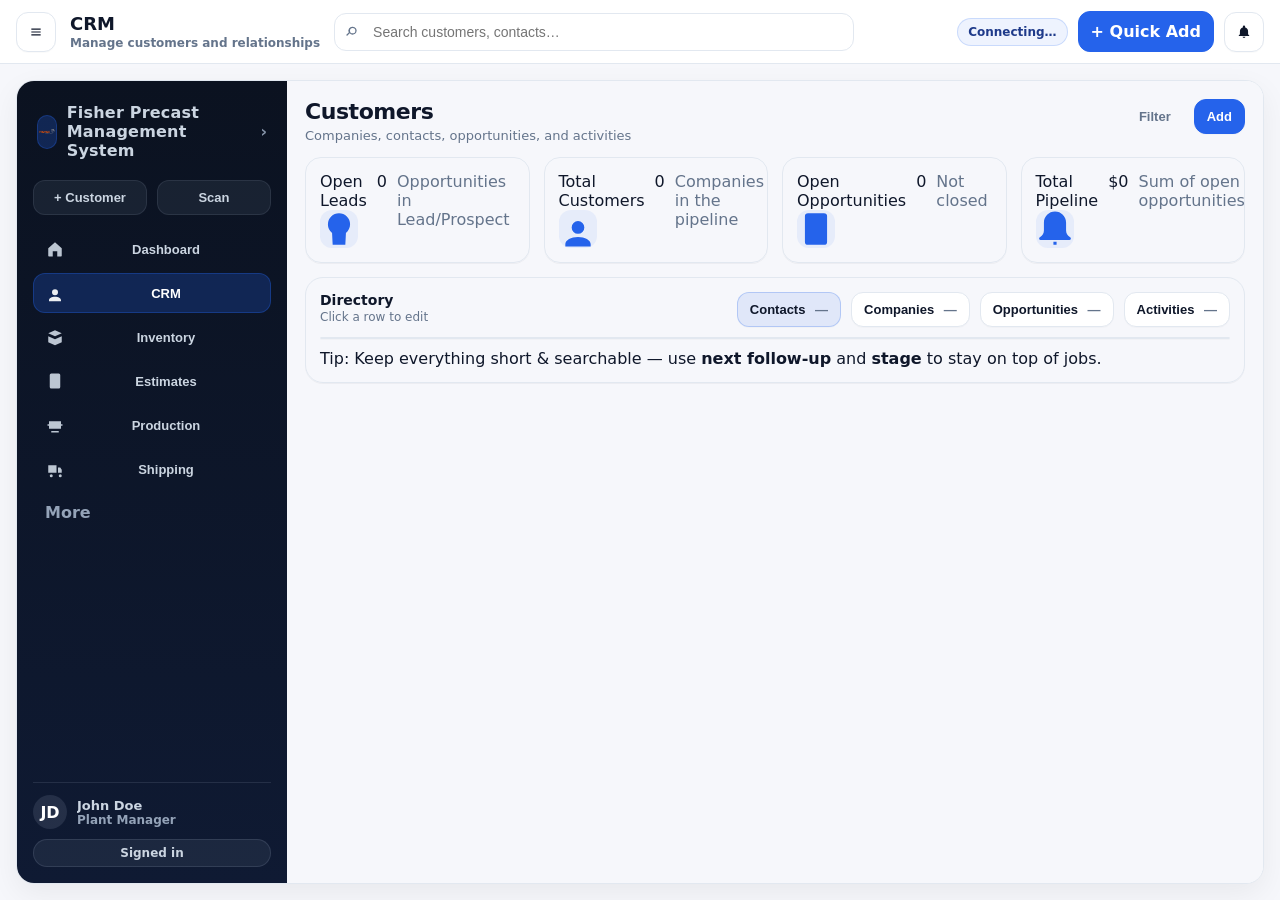
==== commit cf45c6ac: "Add new files to pb_public" ====
--- a/pb_public/crm.html
+++ b/pb_public/crm.html
@@ -81,14 +81,11 @@
     <button type="button" class="tab" data-tab="estimator"><svg class="navIcon" viewBox="0 0 24 24" aria-hidden="true"><path fill="currentColor" d="M7 2h10a2 2 0 0 1 2 2v16a2 2 0 0 1-2 2H7a2 2 0 0 1-2-2V4a2 2 0 0 1 2-2Zm2 5h6v2H9V7Zm0 4h6v2H9v-2Zm0 4h4v2H9v-2Z"/></svg><span class="navLabel">Estimates</span></button>
     <button type="button" class="tab" data-tab="production"><svg class="navIcon" viewBox="0 0 24 24" aria-hidden="true"><path fill="currentColor" d="M4 7h16v10H4V7Zm-2 4h2v2H2v-2Zm18 0h2v2h-2v-2ZM7 20h10v2H7v-2Z"/></svg><span class="navLabel">Production</span></button>
     <button type="button" class="tab" data-tab="shipping"><svg class="navIcon" viewBox="0 0 24 24" aria-hidden="true"><path fill="currentColor" d="M3 7h11v10H3V7Zm13 3h3l2 3v4h-5v-7ZM7 19a2 2 0 1 0 0 4a2 2 0 0 0 0-4Zm12 0a2 2 0 1 0 0 4a2 2 0 0 0 0-4Z"/></svg><span class="navLabel">Shipping</span></button>
-    <button type="button" class="tab" data-tab="reports"><svg class="navIcon" viewBox="0 0 24 24" aria-hidden="true"><path fill="currentColor" d="M4 19V5a2 2 0 0 1 2-2h12v2H6v14h14v2H6a2 2 0 0 1-2-2Zm5-2V9h2v8H9Zm4 0V7h2v10h-2Zm4 0v-5h2v5h-2Z"/></svg><span class="navLabel">Reports</span></button>
-
     <div class="pf-more">
       <details>
         <summary>More</summary>
         <div class="pf-moreItems">
           <button type="button" class="tab" data-tab="schedule"><svg class="navIcon" viewBox="0 0 24 24" aria-hidden="true"><path fill="currentColor" d="M7 2h2v2h6V2h2v2h3a2 2 0 0 1 2 2v15a2 2 0 0 1-2 2H4a2 2 0 0 1-2-2V6a2 2 0 0 1 2-2h3V2Zm15 8H4v11h18V10Z"/></svg><span class="navLabel">Schedule</span></button>
-          <button type="button" class="tab" data-tab="projects"><svg class="navIcon" viewBox="0 0 24 24" aria-hidden="true"><path fill="currentColor" d="M3 6a2 2 0 0 1 2-2h5l2 2h7a2 2 0 0 1 2 2v2H3V6Zm0 6h22v8a2 2 0 0 1-2 2H5a2 2 0 0 1-2-2v-8Z"/></svg><span class="navLabel">Projects</span></button>
           <button type="button" class="tab" data-tab="transactions"><svg class="navIcon" viewBox="0 0 24 24" aria-hidden="true"><path fill="currentColor" d="M7 7h10v2H7V7Zm0 4h10v2H7v-2Zm0 4h6v2H7v-2ZM5 3h14a2 2 0 0 1 2 2v16a2 2 0 0 1-2 2H5a2 2 0 0 1-2-2V5a2 2 0 0 1 2-2Z"/></svg><span class="navLabel">Transactions</span></button>
         </div>
       </details>
@@ -893,8 +890,6 @@
     if(tab === "inventory") return "index.html?view=inventory";
     if(tab === "production") return "index.html?view=production";
     if(tab === "shipping") return "index.html?view=shipping";
-    if(tab === "reports") return "index.html?view=reports";
-    if(tab === "projects") return "index.html?view=projects";
     if(tab === "transactions") return "index.html?view=transactions";
     return "index.html";
   };
--- a/pb_public/precastflow-ui.css
+++ b/pb_public/precastflow-ui.css
@@ -607,6 +607,12 @@
 .pf-shipId{font-size:13px;color:var(--muted)}
 .pf-shipProject{margin-top:6px;font-size:16px;font-weight:900;color:var(--text)}
 .pf-shipMeta{margin-top:10px;display:grid;grid-template-columns:repeat(4,minmax(0,1fr));gap:10px}
+.pf-shipRoute{margin-top:10px;display:grid;grid-template-columns:repeat(2,minmax(0,1fr));gap:10px;background:rgba(37,99,235,.06);border:1px solid rgba(37,99,235,.18);border-radius:14px;padding:10px}
+.pf-shipRouteItem{min-width:0}
+.pf-shipRouteFull{grid-column:1/-1}
+.pf-shipRouteLabel{font-size:11px;color:var(--muted);font-weight:900;text-transform:uppercase;letter-spacing:.03em}
+.pf-shipRouteValue{margin-top:2px;font-size:13px;font-weight:900;color:var(--text);line-height:1.25;word-break:break-word}
+@media (max-width:520px){.pf-shipRoute{grid-template-columns:1fr}}
 .pf-shipAddr{margin-top:10px;font-size:13px;color:var(--text)}
 .pf-shipActions{display:flex;gap:10px;align-items:center;flex-wrap:wrap}
 .btn.icon{width:38px;height:38px;padding:0;display:grid;place-items:center}
@@ -633,30 +639,3 @@
 .pf-estCreated{font-size:12px;color:var(--muted)}
 .pf-estActions{display:flex;gap:10px;align-items:center;flex-wrap:wrap}
 @media (max-width:980px){.pf-estCard{flex-direction:column}.pf-estStats{grid-template-columns:repeat(2,minmax(0,1fr))}}
-/* ---------- Fisher branding overrides ---------- */
-.pf-brandMark{
-  width:78px;
-  height:34px;
-  padding:6px 8px;
-  background: transparent;
-  border: none;
-  box-shadow: none;
-  display:flex;
-  align-items:center;
-  justify-content:center;
-  flex: 0 0 auto;
-}
-.pf-brandLogo{
-  width:100%;
-  height:100%;
-  object-fit: contain;
-  display:block;
-}
-.pf-brandName{
-  font-size: 13px;
-  line-height: 1.15;
-  font-weight: 800;
-  letter-spacing: .1px;
-  white-space: normal;
-  max-width: 160px;
-}
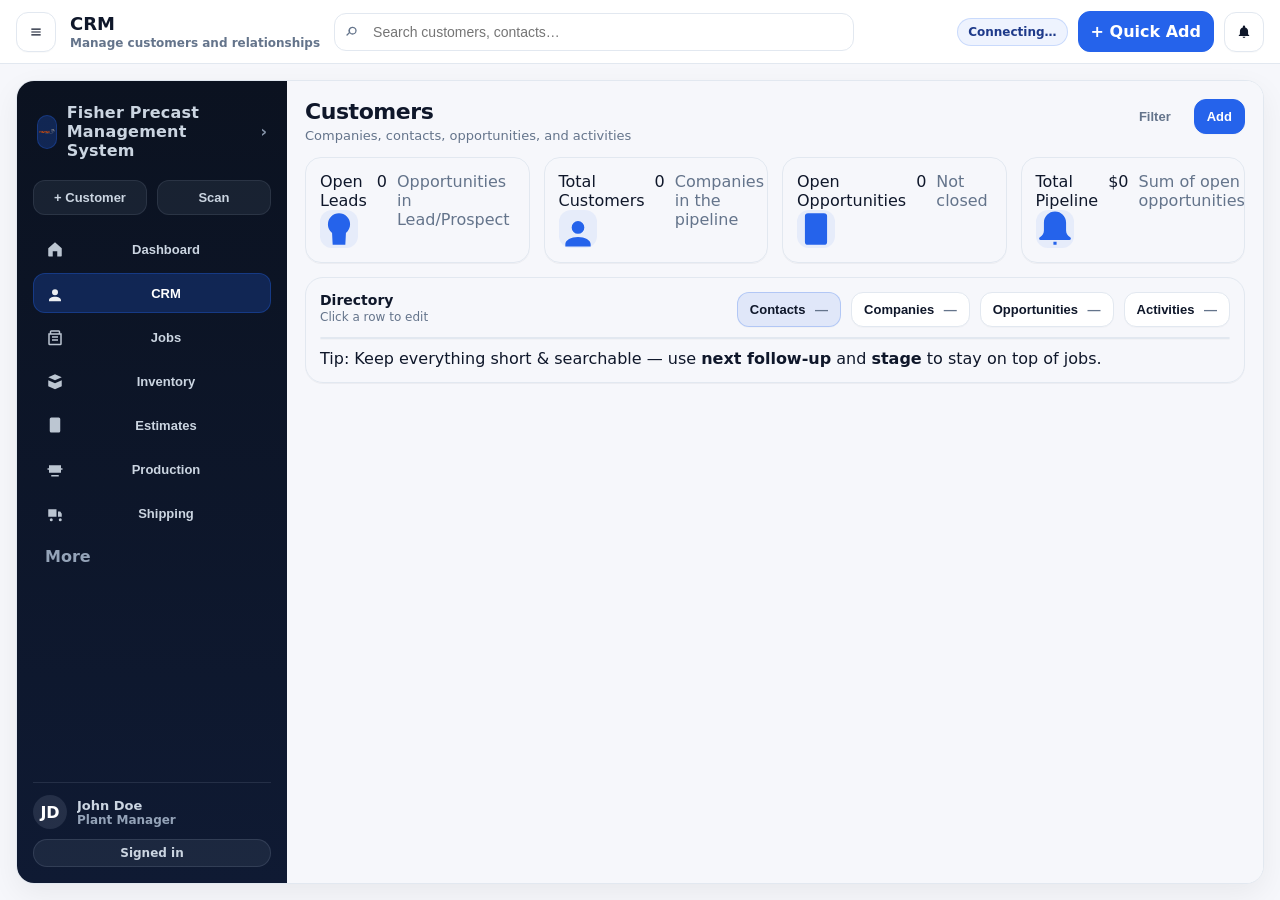
==== commit 5095bc0c: "Add new files to pb_publicgit" ====
--- a/pb_public/crm.html
+++ b/pb_public/crm.html
@@ -77,16 +77,17 @@
   <div class="tabs" id="tabs" aria-label="Navigation tabs">
     <button type="button" class="tab" data-tab="dashboard"><svg class="navIcon" viewBox="0 0 24 24" aria-hidden="true"><path fill="currentColor" d="M3 11l9-8 9 8v10a1 1 0 0 1-1 1h-5v-7H9v7H4a1 1 0 0 1-1-1V11Z"/></svg><span class="navLabel">Dashboard</span></button>
     <button type="button" class="tab active" data-tab="crm"><svg class="navIcon" viewBox="0 0 24 24" aria-hidden="true"><path fill="currentColor" d="M16 11a4 4 0 1 0-8 0a4 4 0 0 0 8 0Zm-4 6c-4.42 0-8 2.01-8 4.5V23h16v-1.5C20 19.01 16.42 17 12 17Z"/></svg><span class="navLabel">CRM</span></button>
+    <button type="button" class="tab" data-tab="jobs"><svg class="navIcon" viewBox="0 0 24 24" aria-hidden="true"><path fill="currentColor" d="M7 3h10a2 2 0 0 1 2 2v2h2v14a2 2 0 0 1-2 2H5a2 2 0 0 1-2-2V7h2V5a2 2 0 0 1 2-2Zm0 4h10V5H7v2Zm-2 2v12h14V9H5Zm3 2h8v2H8v-2Zm0 4h8v2H8v-2Z"/></svg><span class="navLabel">Jobs</span></button>
     <button type="button" class="tab" data-tab="inventory"><svg class="navIcon" viewBox="0 0 24 24" aria-hidden="true"><path fill="currentColor" d="M3 7l9-4 9 4-9 4-9-4Zm0 4l9 4 9-4v8l-9 4-9-4v-8Z"/></svg><span class="navLabel">Inventory</span></button>
     <button type="button" class="tab" data-tab="estimator"><svg class="navIcon" viewBox="0 0 24 24" aria-hidden="true"><path fill="currentColor" d="M7 2h10a2 2 0 0 1 2 2v16a2 2 0 0 1-2 2H7a2 2 0 0 1-2-2V4a2 2 0 0 1 2-2Zm2 5h6v2H9V7Zm0 4h6v2H9v-2Zm0 4h4v2H9v-2Z"/></svg><span class="navLabel">Estimates</span></button>
     <button type="button" class="tab" data-tab="production"><svg class="navIcon" viewBox="0 0 24 24" aria-hidden="true"><path fill="currentColor" d="M4 7h16v10H4V7Zm-2 4h2v2H2v-2Zm18 0h2v2h-2v-2ZM7 20h10v2H7v-2Z"/></svg><span class="navLabel">Production</span></button>
     <button type="button" class="tab" data-tab="shipping"><svg class="navIcon" viewBox="0 0 24 24" aria-hidden="true"><path fill="currentColor" d="M3 7h11v10H3V7Zm13 3h3l2 3v4h-5v-7ZM7 19a2 2 0 1 0 0 4a2 2 0 0 0 0-4Zm12 0a2 2 0 1 0 0 4a2 2 0 0 0 0-4Z"/></svg><span class="navLabel">Shipping</span></button>
-    <div class="pf-more">
+<div class="pf-more">
       <details>
         <summary>More</summary>
         <div class="pf-moreItems">
           <button type="button" class="tab" data-tab="schedule"><svg class="navIcon" viewBox="0 0 24 24" aria-hidden="true"><path fill="currentColor" d="M7 2h2v2h6V2h2v2h3a2 2 0 0 1 2 2v15a2 2 0 0 1-2 2H4a2 2 0 0 1-2-2V6a2 2 0 0 1 2-2h3V2Zm15 8H4v11h18V10Z"/></svg><span class="navLabel">Schedule</span></button>
-          <button type="button" class="tab" data-tab="transactions"><svg class="navIcon" viewBox="0 0 24 24" aria-hidden="true"><path fill="currentColor" d="M7 7h10v2H7V7Zm0 4h10v2H7v-2Zm0 4h6v2H7v-2ZM5 3h14a2 2 0 0 1 2 2v16a2 2 0 0 1-2 2H5a2 2 0 0 1-2-2V5a2 2 0 0 1 2-2Z"/></svg><span class="navLabel">Transactions</span></button>
+<button type="button" class="tab" data-tab="transactions"><svg class="navIcon" viewBox="0 0 24 24" aria-hidden="true"><path fill="currentColor" d="M7 7h10v2H7V7Zm0 4h10v2H7v-2Zm0 4h6v2H7v-2ZM5 3h14a2 2 0 0 1 2 2v16a2 2 0 0 1-2 2H5a2 2 0 0 1-2-2V5a2 2 0 0 1 2-2Z"/></svg><span class="navLabel">Transactions</span></button>
         </div>
       </details>
     </div>
@@ -272,6 +273,133 @@
     activities: "company,contact,opportunity",
   };
 
+  // ---- PocketBase field aliases + auto-mapping
+  // If your PocketBase field names differ (snake_case, TitleCase, etc.), this page will try to
+  // read them automatically. For writing, it learns keys from existing records and caches them in localStorage.
+  const PB_FIELD_ALIASES = {
+    contacts: {
+      firstName: ["firstName","first_name","FirstName"],
+      lastName: ["lastName","last_name","LastName"],
+      company: ["company","companyId","company_id","Company"],
+      title: ["title","Title"],
+      phone: ["phone","Phone","phoneNumber","phone_number"],
+      email: ["email","Email"],
+      preferredContact: ["preferredContact","preferred_contact","PreferredContact"],
+      status: ["status","Status"],
+      notes: ["notes","Notes"]
+    },
+    companies: {
+      name: ["name","Name","companyName","company_name"],
+      phone: ["phone","Phone"],
+      email: ["email","Email"],
+      address: ["address","Address","street","streetAddress","street_address"],
+      city: ["city","City"],
+      state: ["state","State"],
+      zip: ["zip","Zip","postal","postalCode","postal_code"],
+      website: ["website","Website","url","URL"],
+      notes: ["notes","Notes"],
+      tags: ["tags","Tags"]
+    },
+    opps: {
+      name: ["name","Name","opportunity","Opportunity"],
+      company: ["company","companyId","company_id","Company"],
+      primaryContact: ["primaryContact","primary_contact","contact","contactId","contact_id","PrimaryContact"],
+      stage: ["stage","Stage"],
+      estimatedValue: ["estimatedValue","estimated_value","value","Value"],
+      probability: ["probability","Probability"],
+      bidDate: ["bidDate","bid_date","BidDate"],
+      closeDate: ["closeDate","close_date","CloseDate"],
+      owner: ["owner","Owner"],
+      notes: ["notes","Notes"]
+    },
+    activities: {
+      date: ["date","Date","activityDate","activity_date"],
+      type: ["type","Type"],
+      company: ["company","companyId","company_id","Company"],
+      contact: ["contact","contactId","contact_id","Contact"],
+      opportunity: ["opportunity","opportunityId","opportunity_id","Opportunity"],
+      summary: ["summary","Summary","subject","Subject"],
+      notes: ["notes","Notes"],
+      completed: ["completed","Completed","isCompleted","is_completed"]
+    }
+  };
+
+  const PB_FIELD_MAP_LS = "pb_field_map_v1";
+  let pbFieldMap = (() => {
+    try{ return JSON.parse(localStorage.getItem(PB_FIELD_MAP_LS) || "{}"); }catch{ return {}; }
+  })();
+
+  function savePbFieldMap(){
+    try{ localStorage.setItem(PB_FIELD_MAP_LS, JSON.stringify(pbFieldMap)); }catch{}
+  }
+
+  function aliasesFor(kind, logical){
+    return (PB_FIELD_ALIASES?.[kind]?.[logical] || [logical]);
+  }
+
+  function rememberKeysFromRecord(kind, rec){
+    if(!rec) return;
+    pbFieldMap[kind] = pbFieldMap[kind] || {};
+    const schema = schemaFor(kind);
+    for(const f of schema){
+      const logical = f.key;
+      if(pbFieldMap[kind][logical]) continue;
+      const aliases = aliasesFor(kind, logical);
+      for(const a of aliases){
+        if(Object.prototype.hasOwnProperty.call(rec, a)){
+          pbFieldMap[kind][logical] = a;
+          break;
+        }
+      }
+    }
+    savePbFieldMap();
+  }
+
+  function getByAliases(rec, aliases){
+    for(const k of aliases){
+      const v = rec?.[k];
+      if(v !== undefined && v !== null && v !== "") return v;
+    }
+    return null;
+  }
+
+  function normalizePBRecord(kind, rec){
+    // Learn keys
+    rememberKeysFromRecord(kind, rec);
+
+    const out = { ...rec, _id: rec?.id || rec?._id || null };
+    const schema = schemaFor(kind);
+    for(const f of schema){
+      const logical = f.key;
+      const aliases = aliasesFor(kind, logical);
+      out[logical] = getByAliases(rec, aliases);
+      // PB relations may arrive as array; normalize to single id
+      if(f.type === "relation" && Array.isArray(out[logical])) out[logical] = out[logical][0] || null;
+      if(f.type === "checkbox") out[logical] = !!out[logical];
+    }
+    return out;
+  }
+
+  function toPBPayload(kind, data){
+    const payload = {};
+    pbFieldMap[kind] = pbFieldMap[kind] || {};
+    const schema = schemaFor(kind);
+    for(const f of schema){
+      const logical = f.key;
+      if(!(logical in data)) continue;
+      const v = data[logical];
+      // Keep nulls (for clearing) but skip undefined
+      if(v === undefined) continue;
+
+      const learned = pbFieldMap?.[kind]?.[logical];
+      const aliases = aliasesFor(kind, logical);
+      const key = learned || aliases[0] || logical;
+      payload[key] = v;
+    }
+    return payload;
+  }
+
+
   // ---- helpers
   const $ = (id) => document.getElementById(id);
   const escapeHtml = (s) => (s ?? "").toString().replace(/[&<>"']/g, m => ({'&':'&amp;','<':'&lt;','>':'&gt;','"':'&quot;',"'":'&#39;'}[m]));
@@ -333,7 +461,7 @@
           const params = { sort: "-created" };
           if(EXPANDS[entityKey]) params.expand = EXPANDS[entityKey];
           const res = await pb.collection(ent.col).getList(1, 200, params);
-          return res.items.map(r => ({ ...r, _id: r.id }));
+          return res.items.map(r => normalizePBRecord(entityKey, r));
         }
         return localLoad(ent.storageKey);
       },
@@ -341,7 +469,7 @@
         const mode = await this.mode();
         if(mode === "denied") throw new Error("Access denied by PocketBase rules for " + ent.col);
         if(mode === "pb"){
-          return await pb.collection(ent.col).create(data);
+          return await pb.collection(ent.col).create(toPBPayload(entityKey, data));
         }
         const arr = localLoad(ent.storageKey);
         const rec = { _id: uid(), ...data, created: new Date().toISOString() };
@@ -353,7 +481,7 @@
         const mode = await this.mode();
         if(mode === "denied") throw new Error("Access denied by PocketBase rules for " + ent.col);
         if(mode === "pb"){
-          return await pb.collection(ent.col).update(id, data);
+          return await pb.collection(ent.col).update(id, toPBPayload(entityKey, data));
         }
         const arr = localLoad(ent.storageKey);
         const i = arr.findIndex(x => x._id === id);
@@ -884,6 +1012,7 @@
   // Sidebar nav + user footer (UI only)
   const map = (tab) => {
     if(tab === "crm") return "crm.html";
+    if(tab === "jobs") return "index.html?view=jobs";
     if(tab === "schedule") return "schedule.html";
     if(tab === "estimator") return "estimates.html";
     if(tab === "dashboard") return "index.html?view=dashboard";
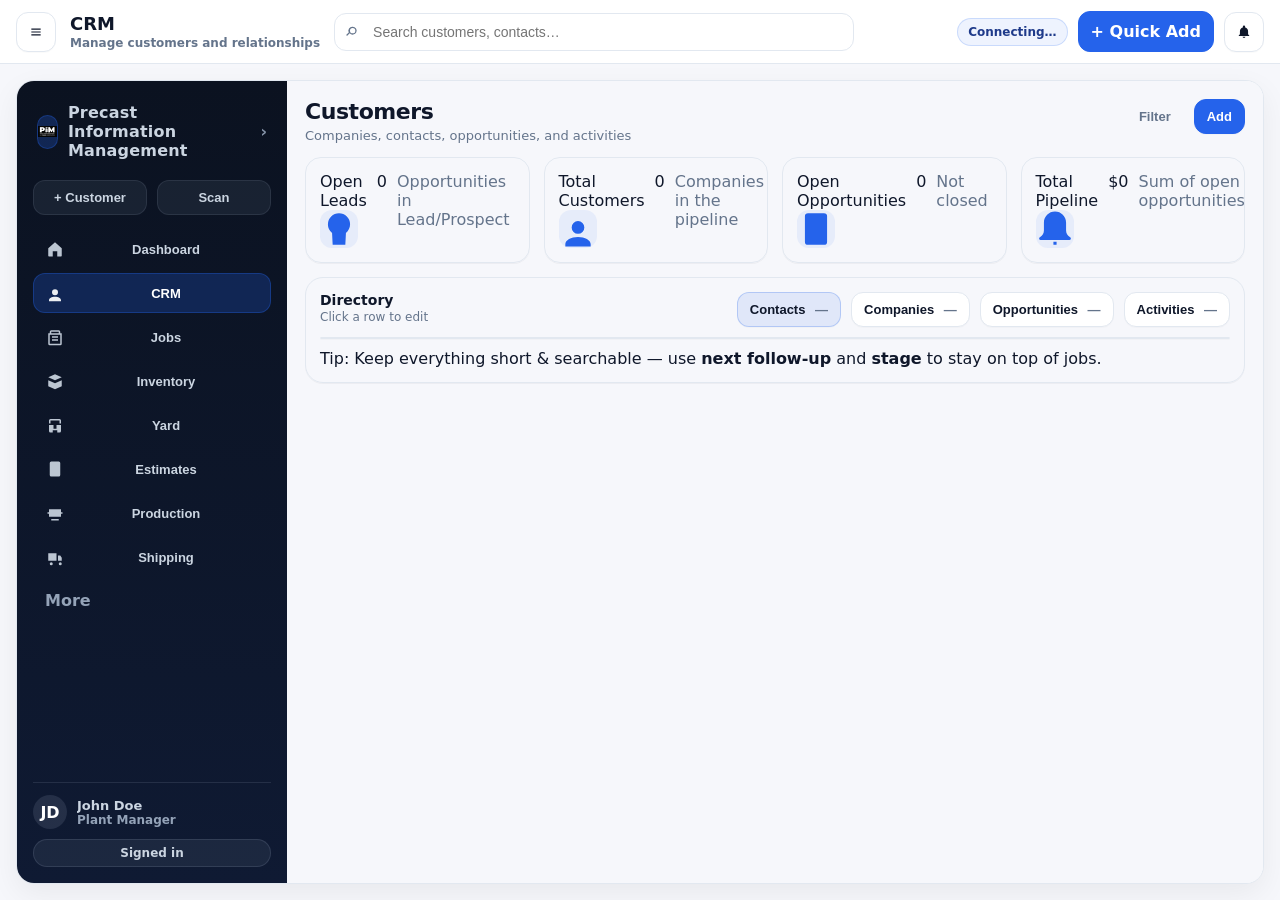
==== commit 1fc55772: "Add new files to pb_publicgit" ====
--- a/pb_public/crm.html
+++ b/pb_public/crm.html
@@ -63,9 +63,9 @@
     <aside class="sidebar" aria-label="Sidebar navigation">
   <div class="pf-brandRow">
     <div class="pf-brandMark" aria-hidden="true">
-      <img src="Fisher_no.png" alt="Fisher Associates" class="pf-brandLogo">
+      <img src="Image.jpg" alt="Fisher Associates" class="pf-brandLogo">
     </div>
-    <div class="pf-brandName">Fisher Precast Management System</div>
+    <div class="pf-brandName">Precast Information Management</div>
     <div class="pf-brandHint">›</div>
   </div>
 
@@ -79,7 +79,8 @@
     <button type="button" class="tab active" data-tab="crm"><svg class="navIcon" viewBox="0 0 24 24" aria-hidden="true"><path fill="currentColor" d="M16 11a4 4 0 1 0-8 0a4 4 0 0 0 8 0Zm-4 6c-4.42 0-8 2.01-8 4.5V23h16v-1.5C20 19.01 16.42 17 12 17Z"/></svg><span class="navLabel">CRM</span></button>
     <button type="button" class="tab" data-tab="jobs"><svg class="navIcon" viewBox="0 0 24 24" aria-hidden="true"><path fill="currentColor" d="M7 3h10a2 2 0 0 1 2 2v2h2v14a2 2 0 0 1-2 2H5a2 2 0 0 1-2-2V7h2V5a2 2 0 0 1 2-2Zm0 4h10V5H7v2Zm-2 2v12h14V9H5Zm3 2h8v2H8v-2Zm0 4h8v2H8v-2Z"/></svg><span class="navLabel">Jobs</span></button>
     <button type="button" class="tab" data-tab="inventory"><svg class="navIcon" viewBox="0 0 24 24" aria-hidden="true"><path fill="currentColor" d="M3 7l9-4 9 4-9 4-9-4Zm0 4l9 4 9-4v8l-9 4-9-4v-8Z"/></svg><span class="navLabel">Inventory</span></button>
-    <button type="button" class="tab" data-tab="estimator"><svg class="navIcon" viewBox="0 0 24 24" aria-hidden="true"><path fill="currentColor" d="M7 2h10a2 2 0 0 1 2 2v16a2 2 0 0 1-2 2H7a2 2 0 0 1-2-2V4a2 2 0 0 1 2-2Zm2 5h6v2H9V7Zm0 4h6v2H9v-2Zm0 4h4v2H9v-2Z"/></svg><span class="navLabel">Estimates</span></button>
+        <button type="button" class="tab" data-tab="yard"><svg class="navIcon" viewBox="0 0 24 24" aria-hidden="true"><path fill="currentColor" d="M4 10V6a2 2 0 0 1 2-2h12a2 2 0 0 1 2 2v4h-2V6H6v4H4Zm16 2v8a2 2 0 0 1-2 2h-3v-3h-6v3H6a2 2 0 0 1-2-2v-8h16Zm-10 0v5h4v-5h-4Z"/></svg><span class="navLabel">Yard</span></button>
+<button type="button" class="tab" data-tab="estimator"><svg class="navIcon" viewBox="0 0 24 24" aria-hidden="true"><path fill="currentColor" d="M7 2h10a2 2 0 0 1 2 2v16a2 2 0 0 1-2 2H7a2 2 0 0 1-2-2V4a2 2 0 0 1 2-2Zm2 5h6v2H9V7Zm0 4h6v2H9v-2Zm0 4h4v2H9v-2Z"/></svg><span class="navLabel">Estimates</span></button>
     <button type="button" class="tab" data-tab="production"><svg class="navIcon" viewBox="0 0 24 24" aria-hidden="true"><path fill="currentColor" d="M4 7h16v10H4V7Zm-2 4h2v2H2v-2Zm18 0h2v2h-2v-2ZM7 20h10v2H7v-2Z"/></svg><span class="navLabel">Production</span></button>
     <button type="button" class="tab" data-tab="shipping"><svg class="navIcon" viewBox="0 0 24 24" aria-hidden="true"><path fill="currentColor" d="M3 7h11v10H3V7Zm13 3h3l2 3v4h-5v-7ZM7 19a2 2 0 1 0 0 4a2 2 0 0 0 0-4Zm12 0a2 2 0 1 0 0 4a2 2 0 0 0 0-4Z"/></svg><span class="navLabel">Shipping</span></button>
 <div class="pf-more">
@@ -1017,7 +1018,8 @@
     if(tab === "estimator") return "estimates.html";
     if(tab === "dashboard") return "index.html?view=dashboard";
     if(tab === "inventory") return "index.html?view=inventory";
-    if(tab === "production") return "index.html?view=production";
+        if(tab === "yard") return "index.html?view=yard";
+if(tab === "production") return "index.html?view=production";
     if(tab === "shipping") return "index.html?view=shipping";
     if(tab === "transactions") return "index.html?view=transactions";
     return "index.html";
